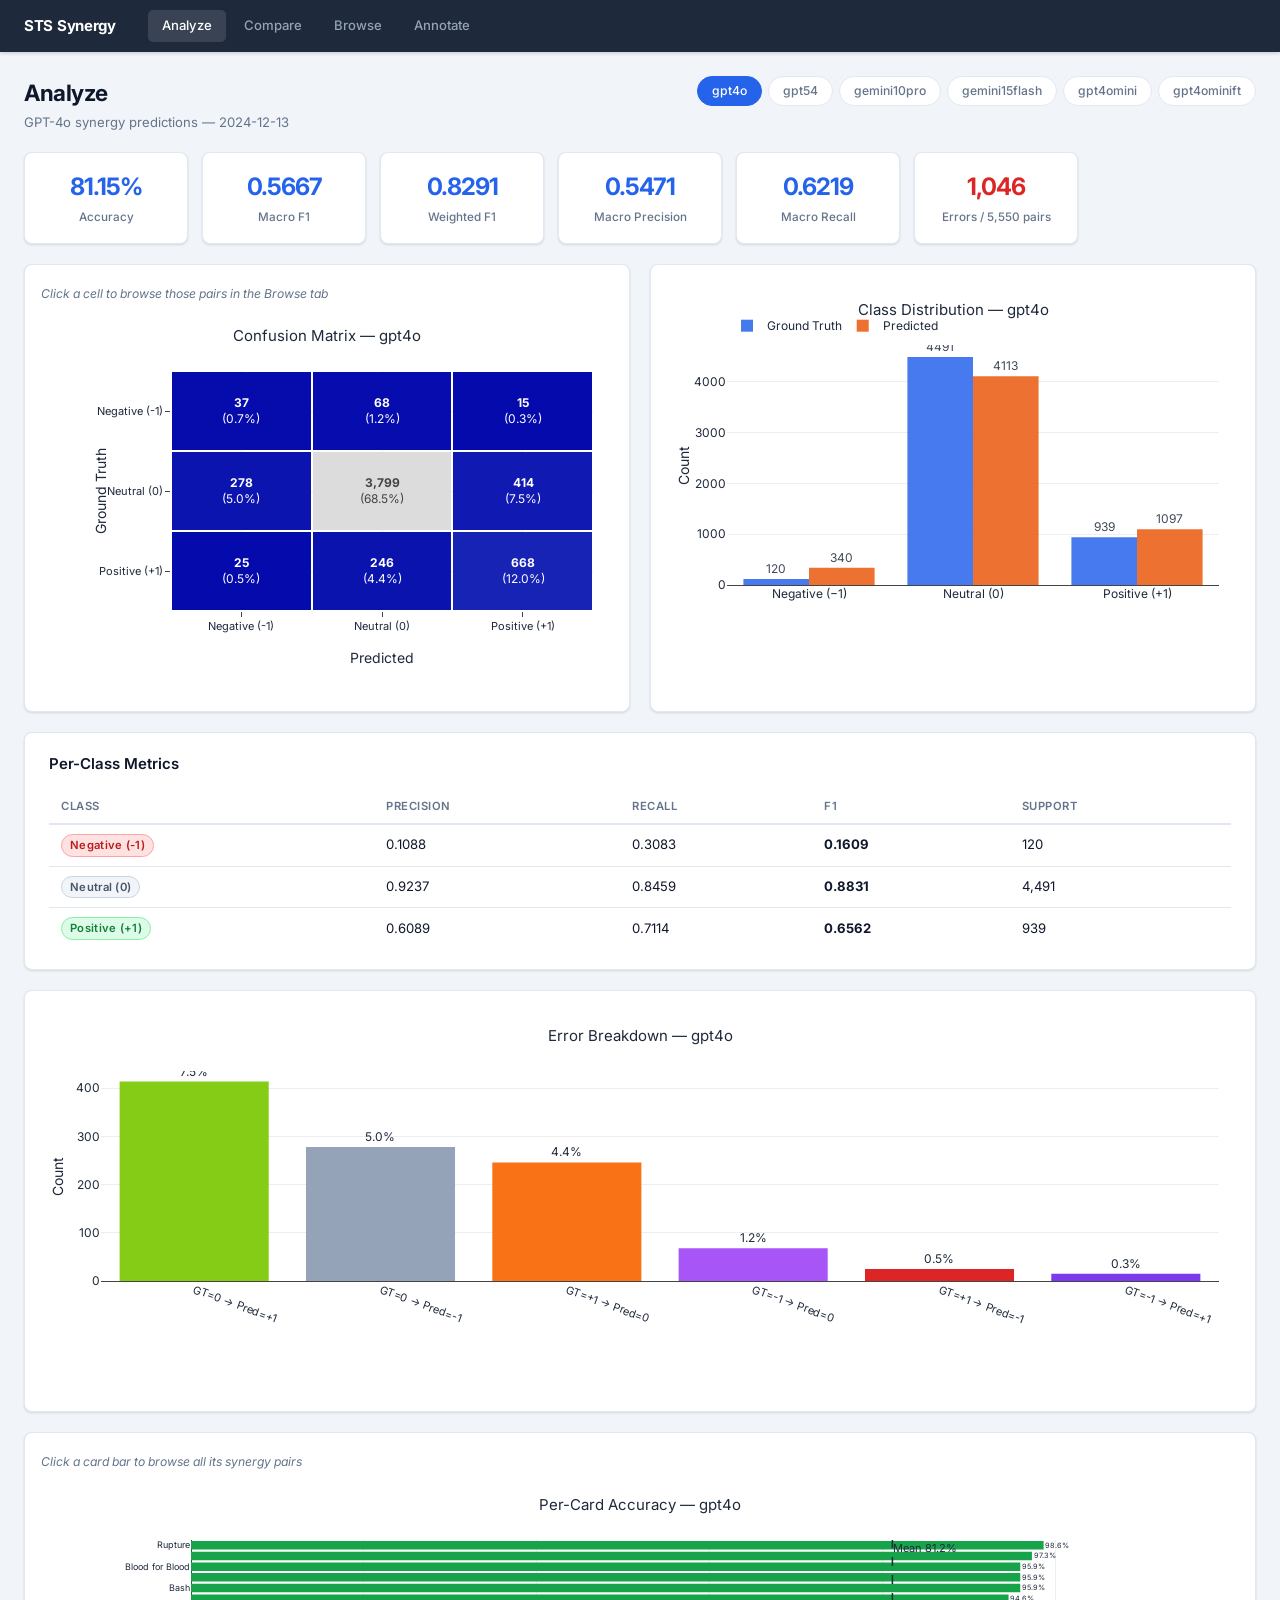
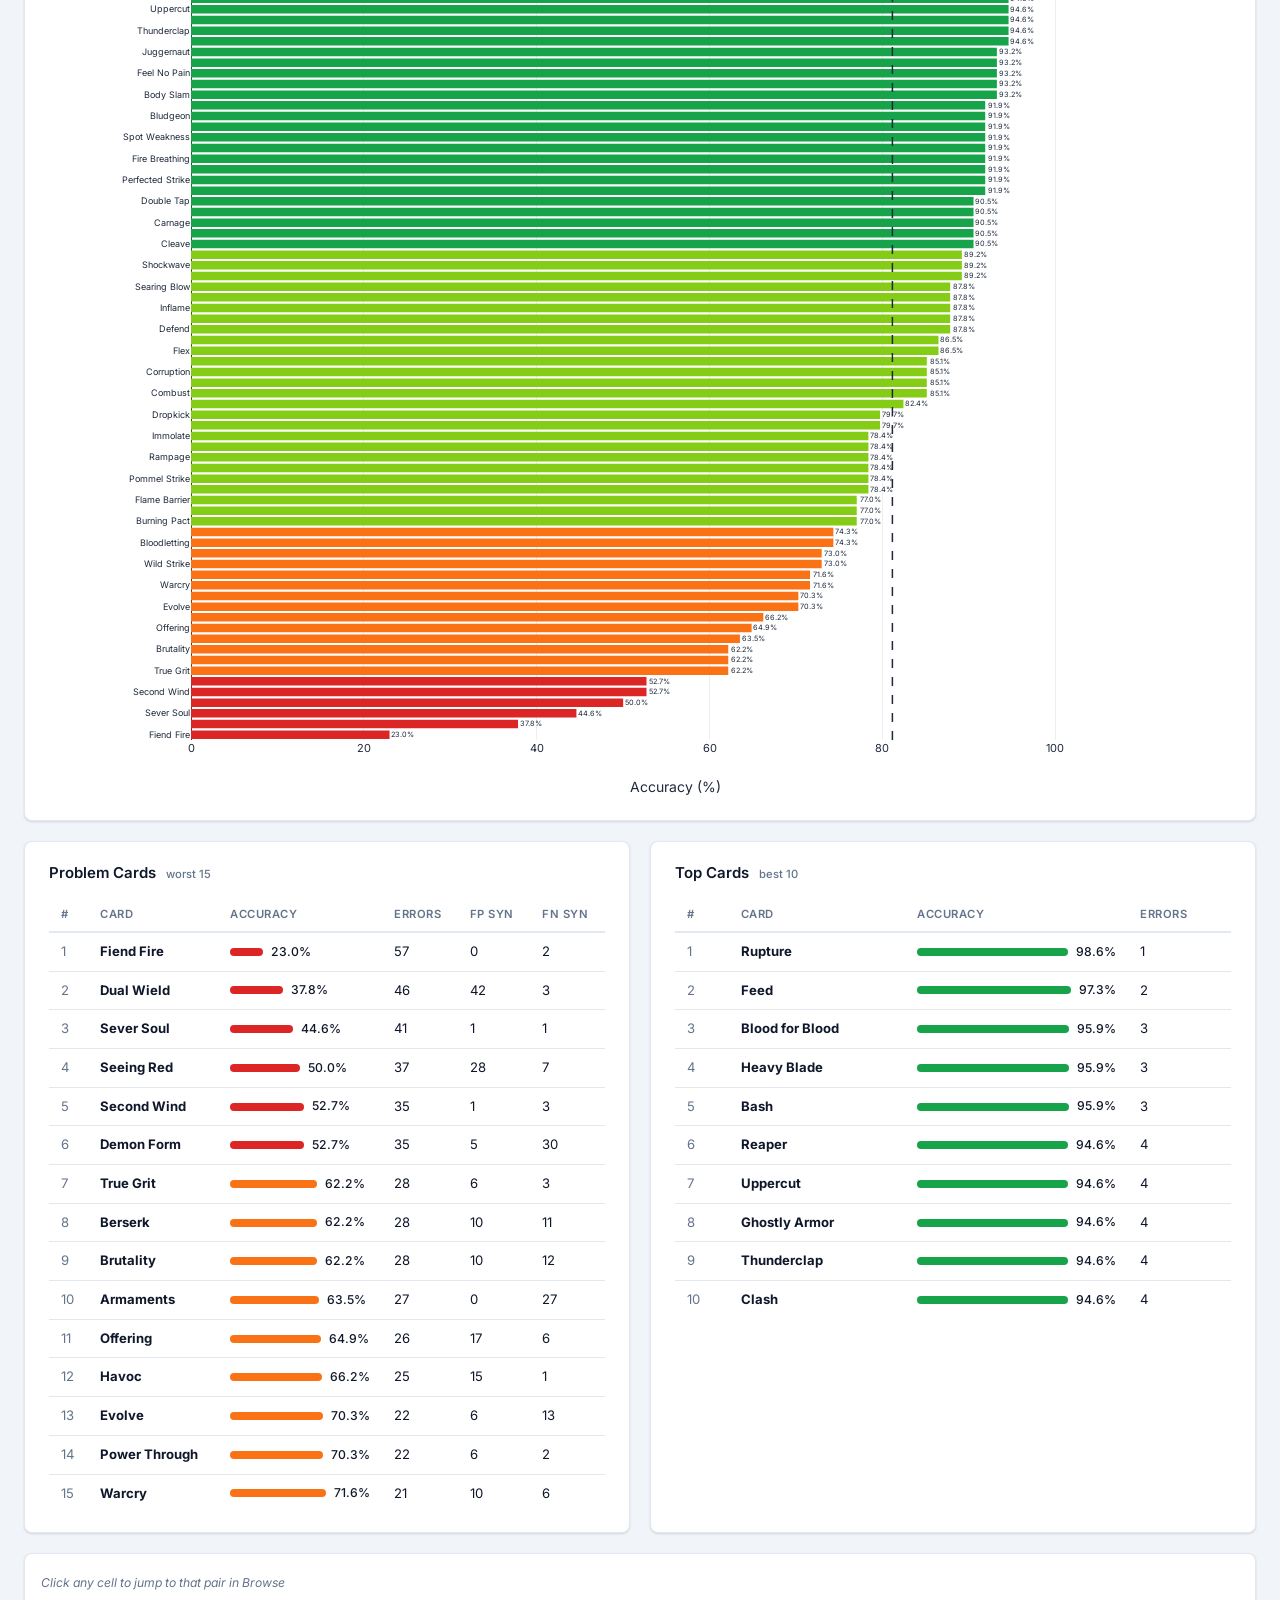
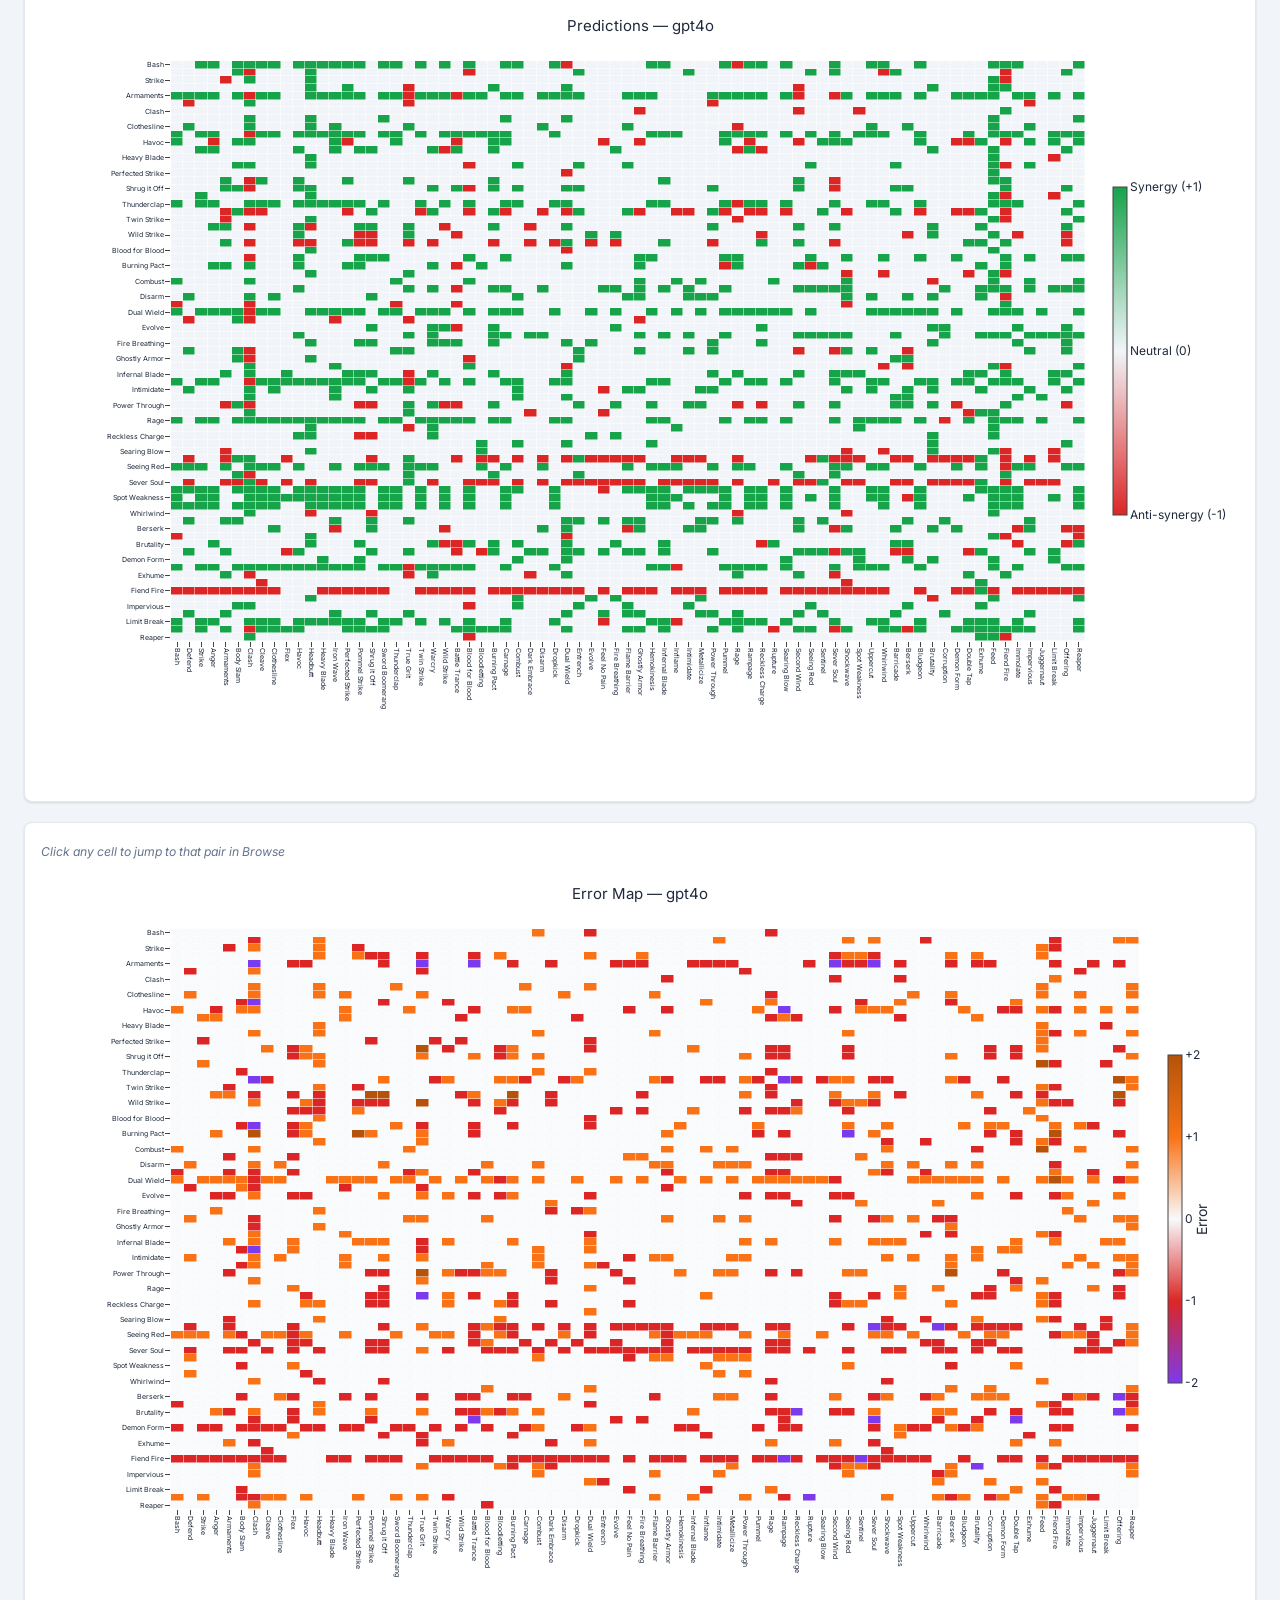
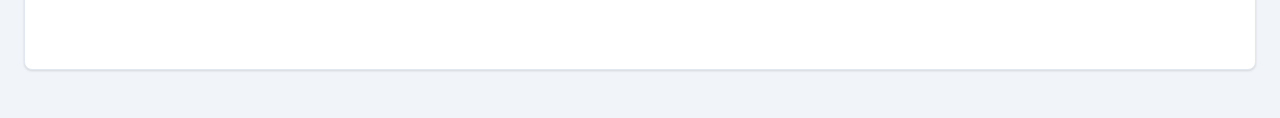
==== docs/analyze.html @ 419ccb71 "feat: Implement static comparison page with metrics and charts - Added a new JavaScript file `compar" ====
<!DOCTYPE html>
<html lang="en">
<head>
  <meta charset="UTF-8">
  <meta name="viewport" content="width=device-width, initial-scale=1.0">
  <title>STS Synergy · Analyze</title>
  <link rel="preconnect" href="https://fonts.googleapis.com">
  <link href="https://fonts.googleapis.com/css2?family=Inter:wght@400;500;600;700&display=swap" rel="stylesheet">
  <link rel="stylesheet" href="static/css/style.css">
  <script src="https://cdn.plot.ly/plotly-2.35.0.min.js" charset="utf-8"></script>
</head>
<body>

<nav class="navbar">
  <a class="nav-brand" href="analyze.html">STS Synergy</a>
  <div class="nav-links">
    <a href="analyze.html"  class="nav-link active">Analyze</a>
    <a href="compare.html"  class="nav-link">Compare</a>
    <a href="browse.html"   class="nav-link">Browse</a>
    <a href="annotate.html" class="nav-link">Annotate</a>
  </div>
</nav>

<div class="page-wrap">

  <!-- Dataset selector tabs -->
  <div class="page-header">
    <div class="page-title-row">
      <h1 class="page-title">Analyze</h1>
      <span class="page-sub" id="ds-sub"></span>
    </div>
    <div class="dataset-tabs" id="ds-tabs"></div>
  </div>

  <!-- Metric cards -->
  <div class="metric-row" id="metric-row">
    <div class="metric-card">
      <div class="metric-value" id="m-accuracy">—</div>
      <div class="metric-label">Accuracy</div>
    </div>
    <div class="metric-card">
      <div class="metric-value" id="m-macro-f1">—</div>
      <div class="metric-label">Macro F1</div>
    </div>
    <div class="metric-card">
      <div class="metric-value" id="m-weighted-f1">—</div>
      <div class="metric-label">Weighted F1</div>
    </div>
    <div class="metric-card">
      <div class="metric-value" id="m-macro-prec">—</div>
      <div class="metric-label">Macro Precision</div>
    </div>
    <div class="metric-card">
      <div class="metric-value" id="m-macro-rec">—</div>
      <div class="metric-label">Macro Recall</div>
    </div>
    <div class="metric-card">
      <div class="metric-value accent-red" id="m-errors">—</div>
      <div class="metric-label" id="m-errors-label">Errors</div>
    </div>
  </div>

  <!-- Confusion matrix + class distribution -->
  <div class="chart-grid-2">
    <div class="card chart-card">
      <p class="chart-hint">Click a cell to browse those pairs in the Browse tab</p>
      <div id="chart-confusion"></div>
    </div>
    <div class="card chart-card">
      <div id="chart-class-dist"></div>
    </div>
  </div>

  <!-- Per-class metrics table -->
  <div class="card section-card">
    <h2 class="section-title">Per-Class Metrics</h2>
    <table class="data-table" id="per-class-table">
      <thead>
        <tr>
          <th>Class</th><th>Precision</th><th>Recall</th><th>F1</th><th>Support</th>
        </tr>
      </thead>
      <tbody id="per-class-tbody"></tbody>
    </table>
  </div>

  <!-- Error breakdown -->
  <div class="card chart-card">
    <div id="chart-error-breakdown"></div>
  </div>

  <!-- Per-card accuracy chart -->
  <div class="card chart-card">
    <p class="chart-hint">Click a card bar to browse all its synergy pairs</p>
    <div id="chart-per-card"></div>
  </div>

  <!-- Problem/top cards summary -->
  <div class="chart-grid-2">
    <div class="card section-card">
      <h2 class="section-title">Problem Cards <span class="badge-count">worst 15</span></h2>
      <table class="data-table">
        <thead>
          <tr><th>#</th><th>Card</th><th>Accuracy</th><th>Errors</th><th>FP syn</th><th>FN syn</th></tr>
        </thead>
        <tbody id="worst-cards-tbody"></tbody>
      </table>
    </div>
    <div class="card section-card">
      <h2 class="section-title">Top Cards <span class="badge-count">best 10</span></h2>
      <table class="data-table">
        <thead>
          <tr><th>#</th><th>Card</th><th>Accuracy</th><th>Errors</th></tr>
        </thead>
        <tbody id="best-cards-tbody"></tbody>
      </table>
    </div>
  </div>

  <!-- Prediction heatmap -->
  <div class="card chart-card">
    <p class="chart-hint">Click any cell to jump to that pair in Browse</p>
    <div id="chart-pred-heatmap"></div>
  </div>

  <!-- Error heatmap -->
  <div class="card chart-card">
    <p class="chart-hint">Click any cell to jump to that pair in Browse</p>
    <div id="chart-error-heatmap"></div>
  </div>

</div>

<div id="toast" class="toast" role="alert"></div>

<script src="static/js/app.js"></script>
<script src="static/js/charts.js"></script>
<script src="static/js/analyze-app.js"></script>
</body>
</html>
---- docs/static/css/style.css ----
/* ── Variables ─────────────────────────────────────────────── */
:root {
  --primary:      #2563eb;
  --primary-dark: #1d4ed8;
  --primary-bg:   #eff6ff;
  --bg:           #f1f5f9;
  --surface:      #ffffff;
  --border:       #e2e8f0;
  --border-dark:  #cbd5e1;
  --text:         #0f172a;
  --text-muted:   #64748b;
  --text-sm:      0.8125rem;
  --green:        #16a34a;
  --green-bg:     #f0fdf4;
  --red:          #dc2626;
  --red-bg:       #fef2f2;
  --orange:       #ea580c;
  --nav-h:        52px;
  --radius:       8px;
  --radius-sm:    5px;
  --shadow:       0 1px 3px rgba(0,0,0,.08), 0 1px 2px rgba(0,0,0,.05);
  --shadow-md:    0 4px 12px rgba(0,0,0,.08);
}

/* ── Reset / Base ──────────────────────────────────────────── */
*, *::before, *::after { box-sizing: border-box; margin: 0; padding: 0; }

html { font-size: 15px; }

body {
  font-family: "Inter", -apple-system, BlinkMacSystemFont, "Segoe UI", sans-serif;
  background: var(--bg);
  color: var(--text);
  line-height: 1.5;
  -webkit-font-smoothing: antialiased;
}

a { color: var(--primary); text-decoration: none; }
a:hover { text-decoration: underline; }

/* ── Navbar ────────────────────────────────────────────────── */
.navbar {
  position: sticky; top: 0; z-index: 100;
  display: flex; align-items: center; gap: 32px;
  height: var(--nav-h);
  background: #1e293b;
  padding: 0 24px;
  box-shadow: 0 1px 4px rgba(0,0,0,.2);
}

.nav-brand {
  font-weight: 700; font-size: 1rem;
  color: white; letter-spacing: -0.3px;
  white-space: nowrap;
}

.nav-links { display: flex; gap: 4px; }

.nav-link {
  padding: 6px 14px; border-radius: var(--radius-sm);
  color: #94a3b8; font-size: .875rem; font-weight: 500;
  transition: background .15s, color .15s;
}
.nav-link:hover { background: rgba(255,255,255,.08); color: white; text-decoration: none; }
.nav-link.active { background: rgba(255,255,255,.12); color: white; }

/* ── Page layout ───────────────────────────────────────────── */
.page-wrap {
  max-width: 1400px;
  margin: 0 auto;
  padding: 24px 24px 48px;
  display: flex; flex-direction: column; gap: 20px;
}

.page-header {
  display: flex; align-items: flex-start; justify-content: space-between;
  flex-wrap: wrap; gap: 12px;
}
.page-title-row { display: flex; flex-direction: column; gap: 3px; }
.page-title { font-size: 1.5rem; font-weight: 700; letter-spacing: -0.5px; }
.page-sub { font-size: .875rem; color: var(--text-muted); }

/* Dataset tabs */
.dataset-tabs { display: flex; gap: 6px; flex-wrap: wrap; }
.ds-tab {
  padding: 5px 14px; border-radius: 20px;
  font-size: .8125rem; font-weight: 500;
  background: var(--surface); border: 1px solid var(--border);
  color: var(--text-muted); transition: all .15s;
}
.ds-tab:hover { border-color: var(--primary); color: var(--primary); text-decoration: none; }
.ds-tab.active { background: var(--primary); border-color: var(--primary); color: white; }

/* ── Cards ─────────────────────────────────────────────────── */
.card {
  background: var(--surface);
  border: 1px solid var(--border);
  border-radius: var(--radius);
  box-shadow: var(--shadow);
}

.section-card { padding: 20px 24px; }
.chart-card   { padding: 20px 16px; }
.filter-card  { padding: 16px 20px; }

.section-title {
  font-size: 1rem; font-weight: 600;
  margin-bottom: 14px; color: var(--text);
}

.chart-hint {
  font-size: .8125rem; color: var(--text-muted);
  margin-bottom: 8px; font-style: italic;
}

/* ── Metric cards ──────────────────────────────────────────── */
.metric-row {
  display: grid;
  grid-template-columns: repeat(auto-fill, minmax(150px, 1fr));
  gap: 14px;
}

.metric-card {
  background: var(--surface);
  border: 1px solid var(--border);
  border-radius: var(--radius);
  padding: 16px 18px;
  text-align: center;
  box-shadow: var(--shadow);
}
.metric-value { font-size: 1.6rem; font-weight: 700; letter-spacing: -1px; color: var(--primary); }
.metric-value.accent-red   { color: var(--red); }
.metric-value.accent-green { color: var(--green); }
.metric-label { font-size: .78rem; color: var(--text-muted); margin-top: 4px; font-weight: 500; }

/* ── Chart grid ────────────────────────────────────────────── */
.chart-grid-2 {
  display: grid;
  grid-template-columns: 1fr 1fr;
  gap: 20px;
}
@media (max-width: 900px) { .chart-grid-2 { grid-template-columns: 1fr; } }

/* ── Badges ────────────────────────────────────────────────── */
.badge {
  display: inline-flex; align-items: center; justify-content: center;
  padding: 2px 8px; border-radius: 12px;
  font-size: .75rem; font-weight: 600; letter-spacing: .3px;
  white-space: nowrap;
}
.badge-pos { background: #dcfce7; color: #15803d; border: 1px solid #86efac; }
.badge-neg { background: #fee2e2; color: #b91c1c; border: 1px solid #fca5a5; }
.badge-neu { background: #f1f5f9; color: #475569; border: 1px solid #cbd5e1; }
.badge-lg  { padding: 4px 14px; font-size: .875rem; border-radius: 16px; }
.badge-count { font-size: .75rem; font-weight: 500; color: var(--text-muted); margin-left: 6px; }

/* ── Tables ────────────────────────────────────────────────── */
.table-scroll { overflow-x: auto; }

.data-table {
  width: 100%; border-collapse: collapse;
  font-size: .875rem;
}
.data-table th {
  padding: 8px 12px; text-align: left;
  font-size: .75rem; font-weight: 600;
  color: var(--text-muted); text-transform: uppercase; letter-spacing: .5px;
  border-bottom: 2px solid var(--border);
  white-space: nowrap;
}
.data-table td {
  padding: 9px 12px;
  border-bottom: 1px solid var(--border);
  vertical-align: middle;
}
.data-table tbody tr:last-child td { border-bottom: none; }
.data-table tbody tr:hover { background: #f8fafc; }

.clickable-row { cursor: pointer; }
.clickable-row:hover { background: var(--primary-bg) !important; }

/* Sortable column headers */
.sortable a { color: var(--text-muted); }
.sortable.sorted-asc  a::after { content: " ↑"; color: var(--primary); }
.sortable.sorted-desc a::after { content: " ↓"; color: var(--primary); }

/* ── Accuracy bars ─────────────────────────────────────────── */
.acc-bar-wrap {
  display: flex; align-items: center; gap: 8px;
  min-width: 130px;
}
.acc-bar {
  height: 8px; border-radius: 4px;
  transition: width .3s;
}
.acc-bar-wrap span { font-size: .8125rem; font-weight: 500; white-space: nowrap; }

/* ── Status indicators ─────────────────────────────────────── */
.status-dot { font-size: 1rem; }
.status-dot.correct { color: var(--green); }
.status-dot.wrong   { color: var(--red); }
.ann-indicator { color: var(--primary); font-size: .7rem; }

/* ── Filter bar ────────────────────────────────────────────── */
.filter-form { display: flex; flex-direction: column; gap: 10px; }
.filter-row  { display: flex; flex-wrap: wrap; align-items: flex-end; gap: 12px; }

.filter-group { display: flex; flex-direction: column; gap: 4px; }
.filter-label { font-size: .75rem; font-weight: 600; color: var(--text-muted); text-transform: uppercase; letter-spacing: .4px; }
.filter-select, .filter-input {
  height: 34px; padding: 0 10px;
  border: 1px solid var(--border); border-radius: var(--radius-sm);
  font-size: .875rem; background: var(--surface);
  color: var(--text); outline: none;
  transition: border-color .15s;
}
.filter-select:focus, .filter-input:focus { border-color: var(--primary); }
.filter-input { min-width: 160px; }
.filter-input-sm { height: 30px; min-width: 140px; font-size: .8125rem; }

.filter-toggles { flex-direction: row; align-items: center; gap: 16px; padding-bottom: 2px; }
.toggle-label   { display: flex; align-items: center; gap: 6px; font-size: .875rem; cursor: pointer; white-space: nowrap; }
.toggle-label input { width: 14px; height: 14px; accent-color: var(--primary); }

.filter-actions { flex-direction: row; align-items: flex-end; gap: 8px; }

/* ── Buttons ───────────────────────────────────────────────── */
.btn {
  display: inline-flex; align-items: center; justify-content: center;
  padding: 8px 16px; border-radius: var(--radius-sm);
  font-size: .875rem; font-weight: 500;
  cursor: pointer; border: none; transition: all .15s;
  white-space: nowrap;
}
.btn-primary  { background: var(--primary); color: white; }
.btn-primary:hover  { background: var(--primary-dark); text-decoration: none; color: white; }
.btn-secondary { background: var(--bg); border: 1px solid var(--border); color: var(--text); }
.btn-secondary:hover { border-color: var(--primary); color: var(--primary); text-decoration: none; }
.btn-danger  { background: #fee2e2; border: 1px solid #fca5a5; color: var(--red); }
.btn-danger:hover { background: #fecaca; text-decoration: none; }
.btn-ghost   { background: transparent; color: var(--text-muted); }
.btn-ghost:hover { color: var(--text); text-decoration: none; }
.btn-sm  { padding: 5px 12px; font-size: .8125rem; }
.btn-xs  { padding: 2px 7px; font-size: .75rem; border-radius: 4px; background: none; border: none; cursor: pointer; color: var(--text-muted); }
.btn-xs:hover { color: var(--red); }

/* ── Compare form ──────────────────────────────────────────── */
.compare-form { display: flex; flex-direction: column; gap: 16px; }
.checkbox-group { display: flex; flex-direction: column; gap: 10px; }
.checkbox-label {
  display: flex; align-items: center; gap: 10px;
  padding: 10px 14px; border: 1px solid var(--border);
  border-radius: var(--radius-sm); cursor: pointer;
  transition: border-color .15s, background .15s;
}
.checkbox-label:hover { border-color: var(--primary); background: var(--primary-bg); }
.checkbox-label input[type=checkbox] { width: 15px; height: 15px; accent-color: var(--primary); }
.checkbox-text { display: flex; flex-direction: column; gap: 2px; }
.checkbox-text strong { font-size: .9rem; }
.checkbox-text small  { color: var(--text-muted); font-size: .8125rem; }

/* ── Browse table specifics ────────────────────────────────── */
.browse-table .pair-row { cursor: pointer; }
.browse-table .pair-row:hover { background: var(--primary-bg) !important; }
.browse-table .selected-row { background: #eff6ff !important; }

.table-toolbar {
  display: flex; align-items: center; justify-content: space-between;
  margin-bottom: 12px; flex-wrap: wrap; gap: 10px;
}
.table-count { font-size: .875rem; color: var(--text-muted); }
.per-page-select { display: flex; align-items: center; gap: 4px; font-size: .8125rem; color: var(--text-muted); }
.per-page-opt {
  padding: 2px 7px; border-radius: 4px; font-size: .8125rem;
  color: var(--text-muted);
}
.per-page-opt:hover { background: var(--bg); text-decoration: none; color: var(--text); }
.per-page-opt.active { background: var(--primary); color: white; }

.action-col { width: 36px; text-align: center; }
.note-cell  { max-width: 260px; white-space: nowrap; overflow: hidden; text-overflow: ellipsis; }

/* ── Detail panel ──────────────────────────────────────────── */
.detail-panel {
  border: 2px solid var(--primary);
  border-radius: var(--radius);
  background: var(--surface);
  padding: 20px 24px;
  scroll-margin-top: 70px;
}

.detail-header {
  display: flex; align-items: center; justify-content: space-between;
  margin-bottom: 16px;
}
.detail-pair-name { display: flex; align-items: center; gap: 10px; font-size: 1.1rem; }
.detail-card  { font-weight: 700; }
.detail-arrow { color: var(--text-muted); font-size: 1.2rem; }
.detail-close {
  width: 28px; height: 28px; border-radius: 50%;
  display: flex; align-items: center; justify-content: center;
  font-size: 1.1rem; color: var(--text-muted);
  background: var(--bg); text-decoration: none;
}
.detail-close:hover { background: #fee2e2; color: var(--red); }

.detail-body {
  display: grid; grid-template-columns: 1fr 1fr; gap: 24px;
}
@media (max-width: 700px) { .detail-body { grid-template-columns: 1fr; } }

.detail-values { display: flex; flex-direction: column; gap: 10px; }
.detail-value-row {
  display: flex; align-items: center; gap: 12px;
  padding: 8px 12px; border-radius: var(--radius-sm);
  border: 1px solid var(--border);
}
.detail-truth  { background: #f8fafc; }
.detail-correct { border-color: #86efac; background: var(--green-bg); }
.detail-wrong   { border-color: #fca5a5; background: var(--red-bg); }
.detail-ds-name { font-size: .875rem; font-weight: 600; min-width: 90px; }
.detail-verdict { font-size: .8125rem; font-weight: 500; margin-left: auto; }
.detail-verdict.correct { color: var(--green); }
.detail-verdict.wrong   { color: var(--red); }

/* ── Annotation form ───────────────────────────────────────── */
.annotation-form-wrap { display: flex; flex-direction: column; gap: 12px; }
.ann-form-title { font-size: .9rem; font-weight: 600; color: var(--text); }

.ann-form, .ann-add-form { display: flex; flex-direction: column; gap: 12px; }
.ann-field { display: flex; flex-direction: column; gap: 4px; }
.ann-label { font-size: .78rem; font-weight: 600; color: var(--text-muted); text-transform: uppercase; letter-spacing: .4px; }
.ann-textarea {
  padding: 8px 10px; border: 1px solid var(--border); border-radius: var(--radius-sm);
  font-size: .875rem; font-family: inherit; resize: vertical; min-height: 80px;
  color: var(--text); outline: none; transition: border-color .15s;
}
.ann-textarea:focus { border-color: var(--primary); }
.ann-input {
  height: 34px; padding: 0 10px;
  border: 1px solid var(--border); border-radius: var(--radius-sm);
  font-size: .875rem; color: var(--text); outline: none;
  transition: border-color .15s;
}
.ann-input:focus { border-color: var(--primary); }
.ann-actions { display: flex; gap: 8px; }

.ann-add-row { display: flex; align-items: flex-end; gap: 12px; flex-wrap: wrap; }
.ann-add-field { display: flex; flex-direction: column; gap: 4px; }
.ann-add-arrow { font-size: 1.2rem; color: var(--text-muted); padding-bottom: 6px; }

/* ── Annotation list ───────────────────────────────────────── */
.ann-list-header { display: flex; align-items: center; justify-content: space-between; margin-bottom: 14px; flex-wrap: wrap; gap: 10px; }
.ann-list-header .section-title { margin-bottom: 0; }
.ann-filter-form { display: flex; align-items: center; gap: 8px; flex-wrap: wrap; }

.ann-table td { vertical-align: middle; }
.pair-link { font-weight: 500; }
.pair-link:hover { text-decoration: underline; }

.tag-chip {
  display: inline-block; padding: 1px 7px;
  background: #eff6ff; color: var(--primary);
  border: 1px solid #bfdbfe; border-radius: 10px;
  font-size: .72rem; font-weight: 500; white-space: nowrap;
  margin: 1px;
}

.pair-preview {
  padding: 12px; border: 1px solid var(--border);
  border-radius: var(--radius-sm); margin-top: 4px;
}
.pair-preview.hidden { display: none; }

/* ── Pagination ────────────────────────────────────────────── */
.pagination {
  display: flex; align-items: center; gap: 4px;
  margin-top: 16px; flex-wrap: wrap;
}
.page-btn {
  padding: 5px 11px; border: 1px solid var(--border);
  border-radius: var(--radius-sm); font-size: .8125rem;
  color: var(--text-muted); background: var(--surface);
}
.page-btn:hover { border-color: var(--primary); color: var(--primary); text-decoration: none; }
.page-btn.active { background: var(--primary); border-color: var(--primary); color: white; }

/* ── Color utilities ───────────────────────────────────────── */
.text-green  { color: var(--green); }
.text-red    { color: var(--red); }
.text-muted  { color: var(--text-muted); }
.text-sm     { font-size: var(--text-sm); }
.empty-state { padding: 32px; text-align: center; color: var(--text-muted); font-size: .9rem; }

/* ── Toast ─────────────────────────────────────────────────── */
.toast {
  position: fixed; bottom: 24px; right: 24px; z-index: 1000;
  padding: 10px 18px; border-radius: var(--radius);
  font-size: .875rem; font-weight: 500;
  box-shadow: var(--shadow-md);
  opacity: 0; transform: translateY(8px);
  transition: opacity .2s, transform .2s;
  pointer-events: none;
}
.toast.show { opacity: 1; transform: translateY(0); pointer-events: auto; }
.toast.success { background: #f0fdf4; color: #15803d; border: 1px solid #86efac; }
.toast.error   { background: #fef2f2; color: #b91c1c; border: 1px solid #fca5a5; }

/* ── Correctness filter dropdown ───────────────────────────── */
.corr-wrap { position: relative; }

.corr-panel {
  display: none;
  position: absolute; top: calc(100% + 6px); left: 0; z-index: 200;
  background: white; border: 1px solid var(--border);
  border-radius: var(--radius); box-shadow: var(--shadow-md);
  padding: 10px; min-width: 220px;
}
.corr-panel.open { display: block; }

.corr-row {
  display: flex; align-items: center; gap: 8px;
  padding: 4px 0;
}
.corr-name {
  flex: 1; font-size: .8rem; font-weight: 500;
  color: var(--text-primary); white-space: nowrap;
  overflow: hidden; text-overflow: ellipsis;
}
.corr-state-btn {
  width: 28px; height: 28px; border-radius: 6px;
  border: 1.5px solid var(--border); background: var(--bg-secondary);
  cursor: pointer; font-size: .85rem; font-weight: 700;
  display: flex; align-items: center; justify-content: center;
  transition: all .15s; flex-shrink: 0;
}
.corr-state-btn.state-ok  { background: #f0fdf4; border-color: #86efac; color: #16a34a; }
.corr-state-btn.state-err { background: #fef2f2; border-color: #fca5a5; color: #dc2626; }
.corr-state-btn.state-any { color: var(--text-muted); }
.corr-state-btn:hover { border-color: var(--primary); }

.corr-footer {
  display: flex; gap: 6px; margin-top: 8px;
  padding-top: 8px; border-top: 1px solid var(--border);
}

/* ── Correctness column in browse table ────────────────────── */
.corr-col { white-space: nowrap; }
.corr-col-header { white-space: nowrap; }

.c-icon {
  display: inline-block; width: 16px; text-align: center;
  font-size: .75rem; font-weight: 700; cursor: default;
}
.c-icon.c-ok  { color: #16a34a; }
.c-icon.c-err { color: #dc2626; }
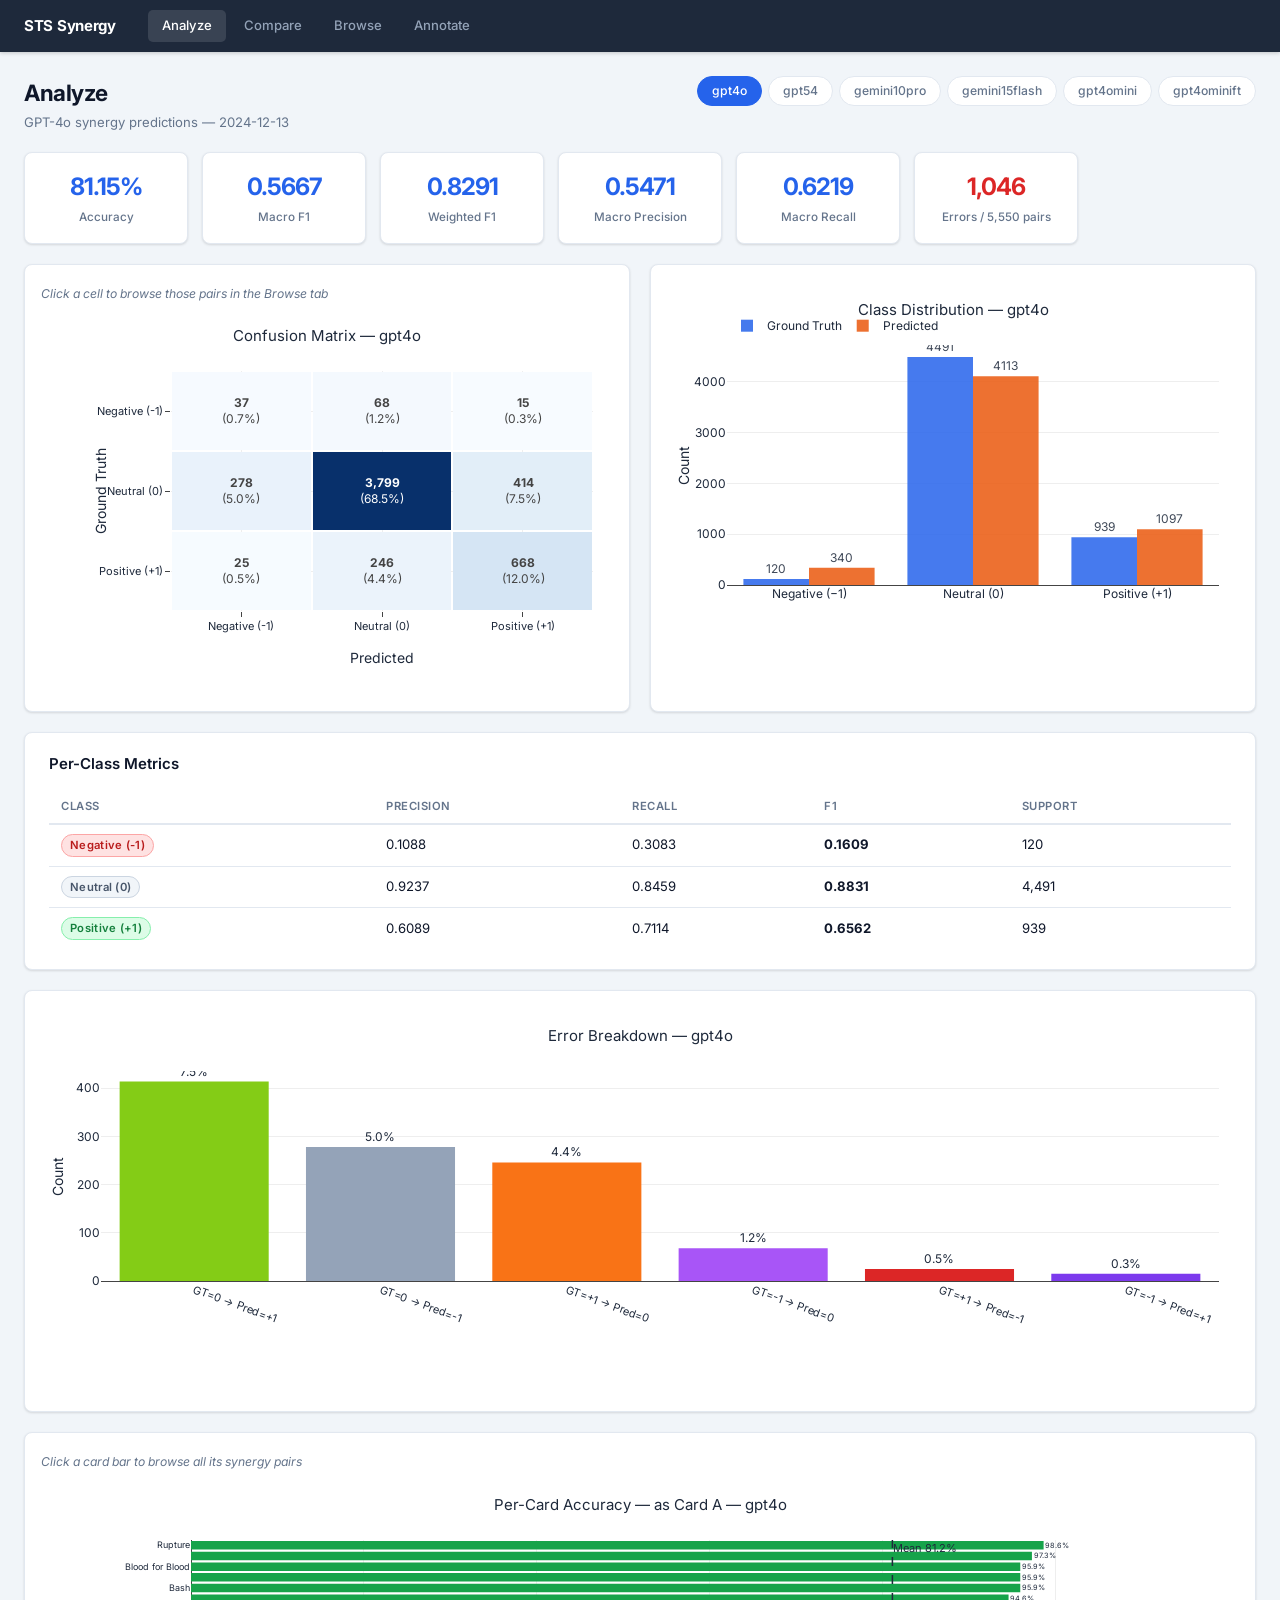
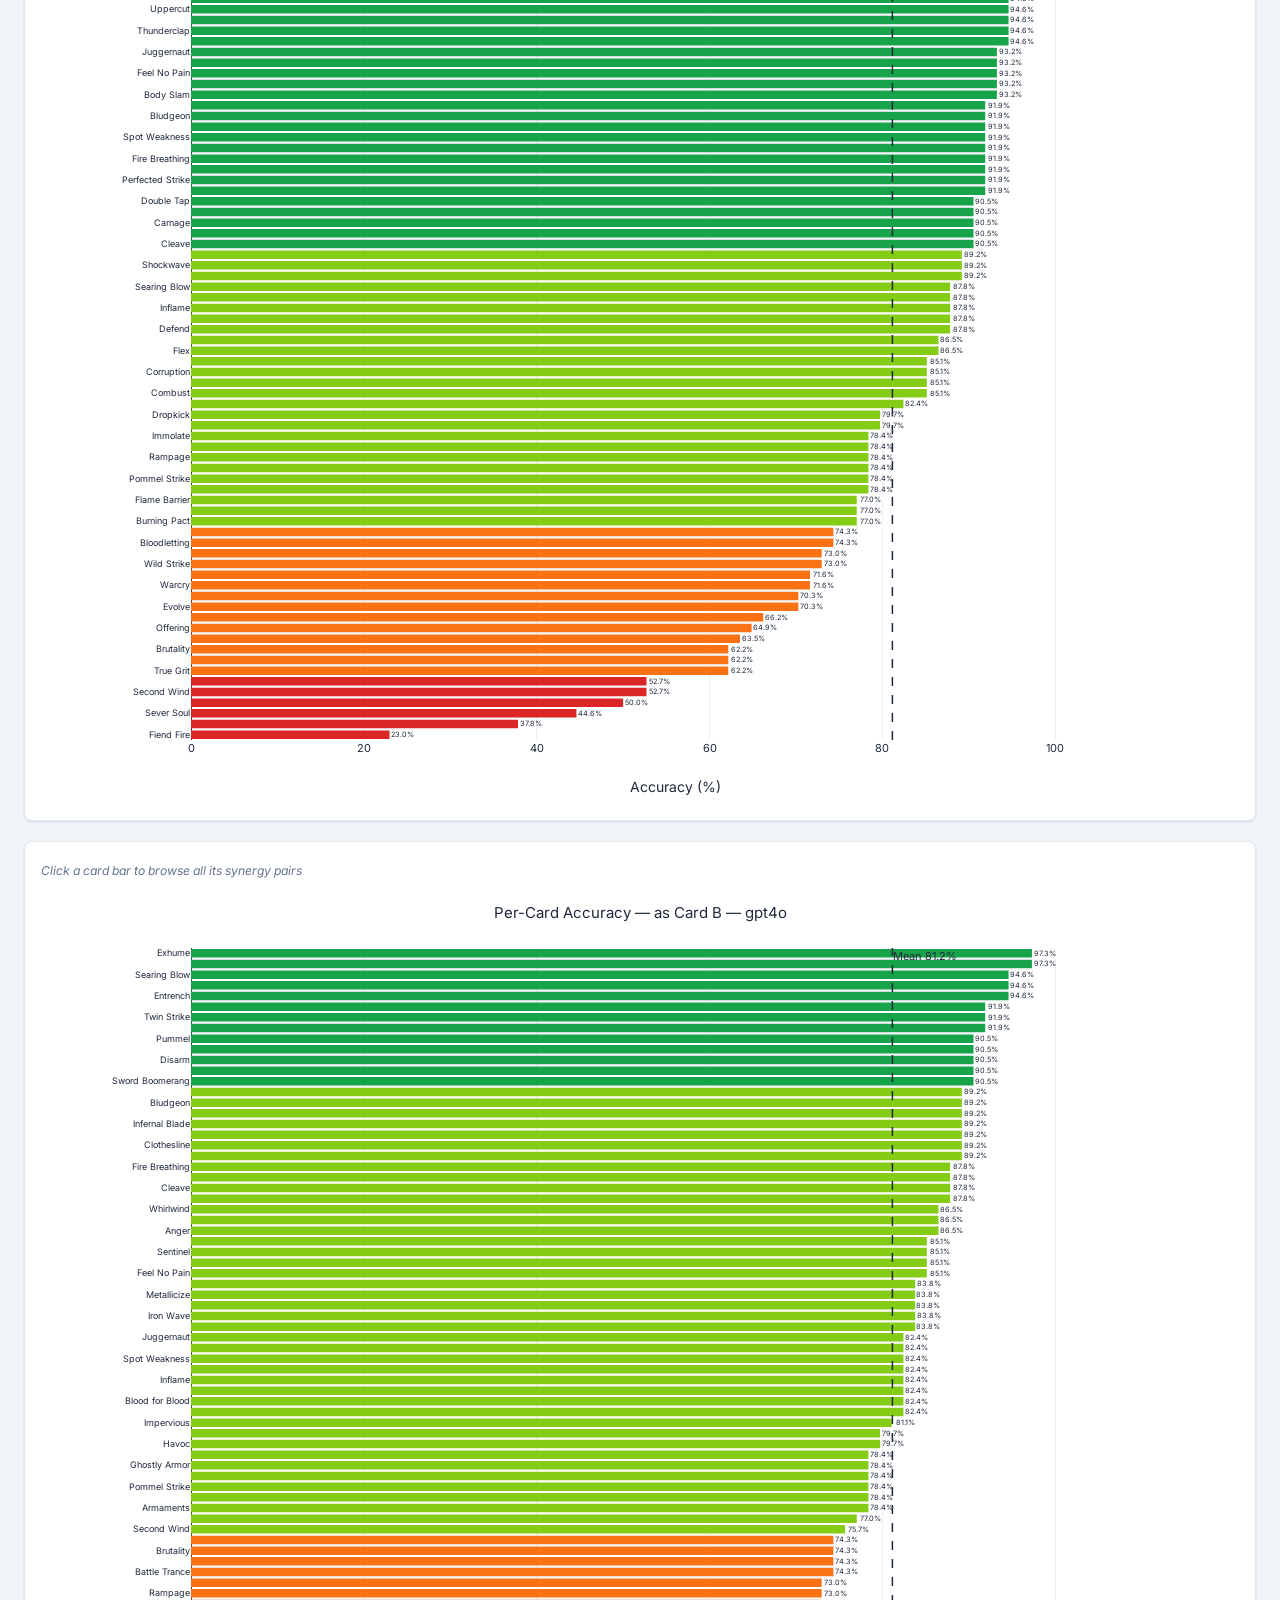
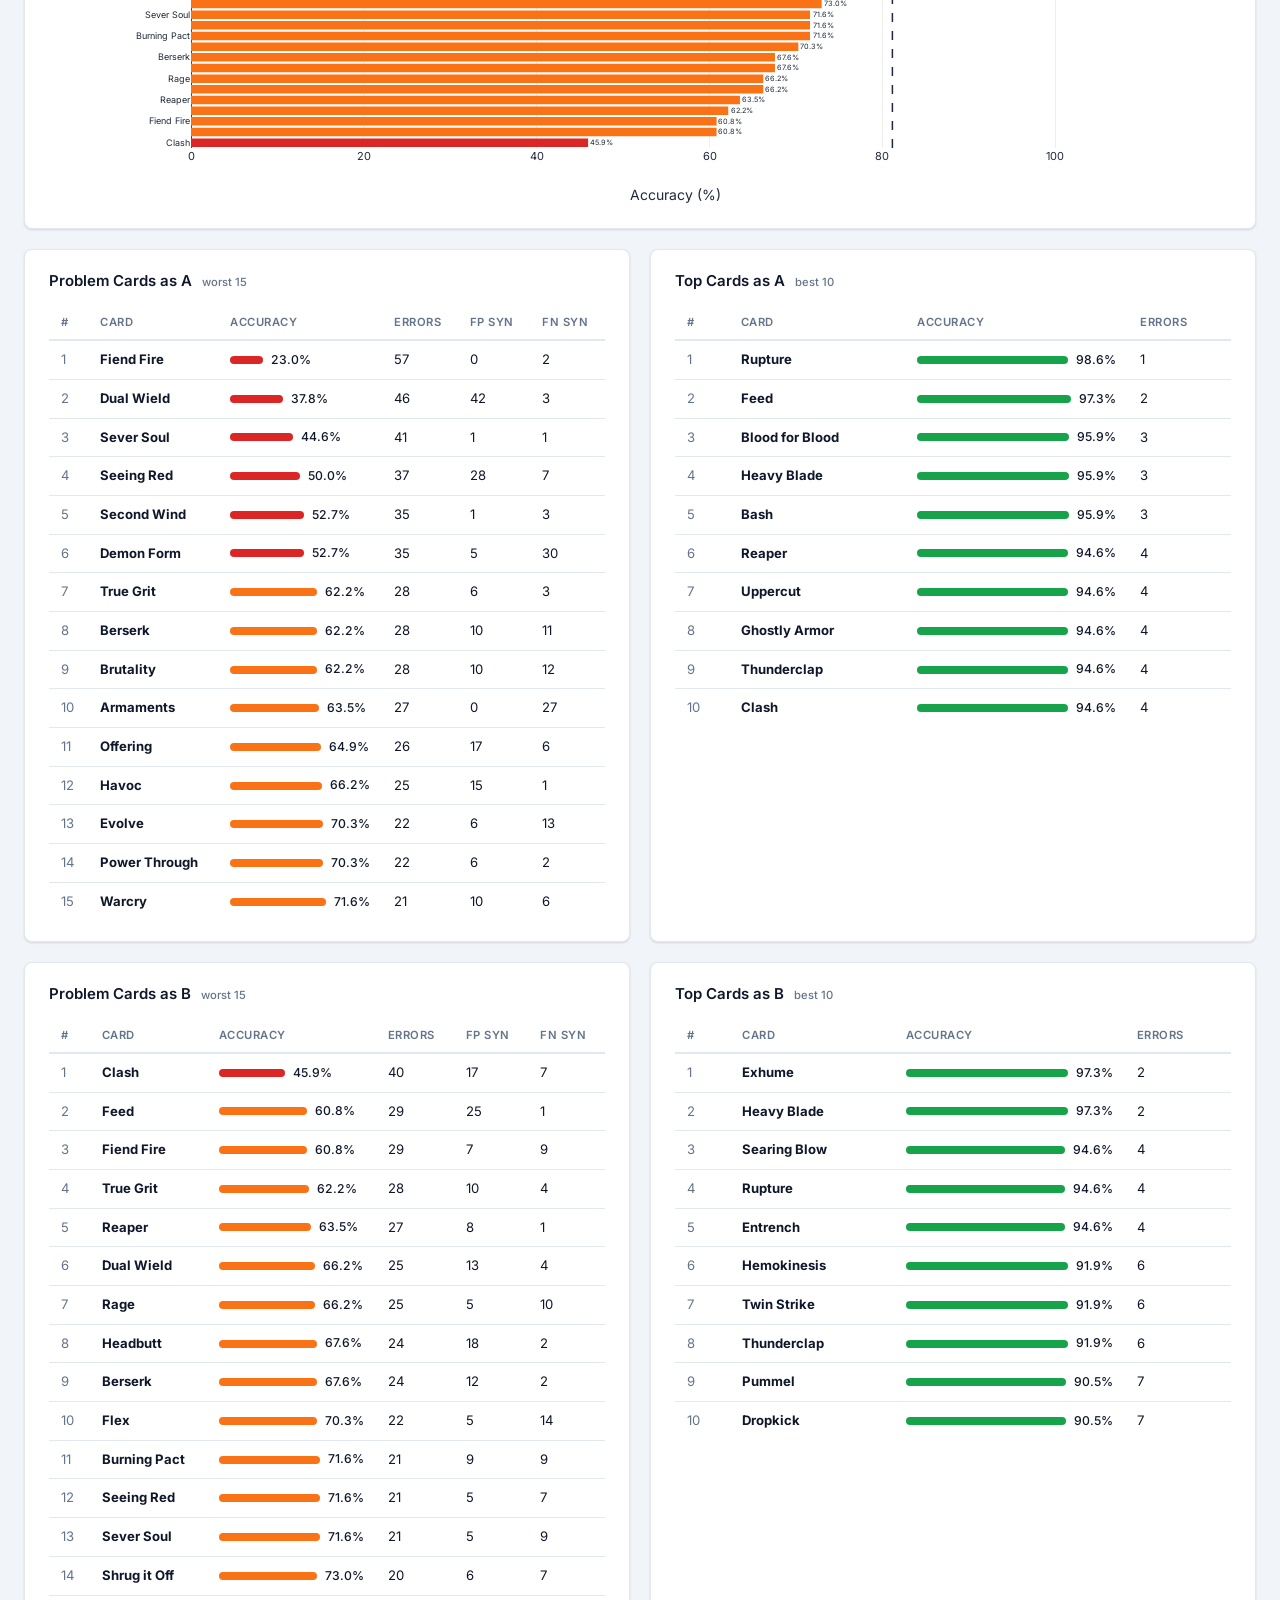
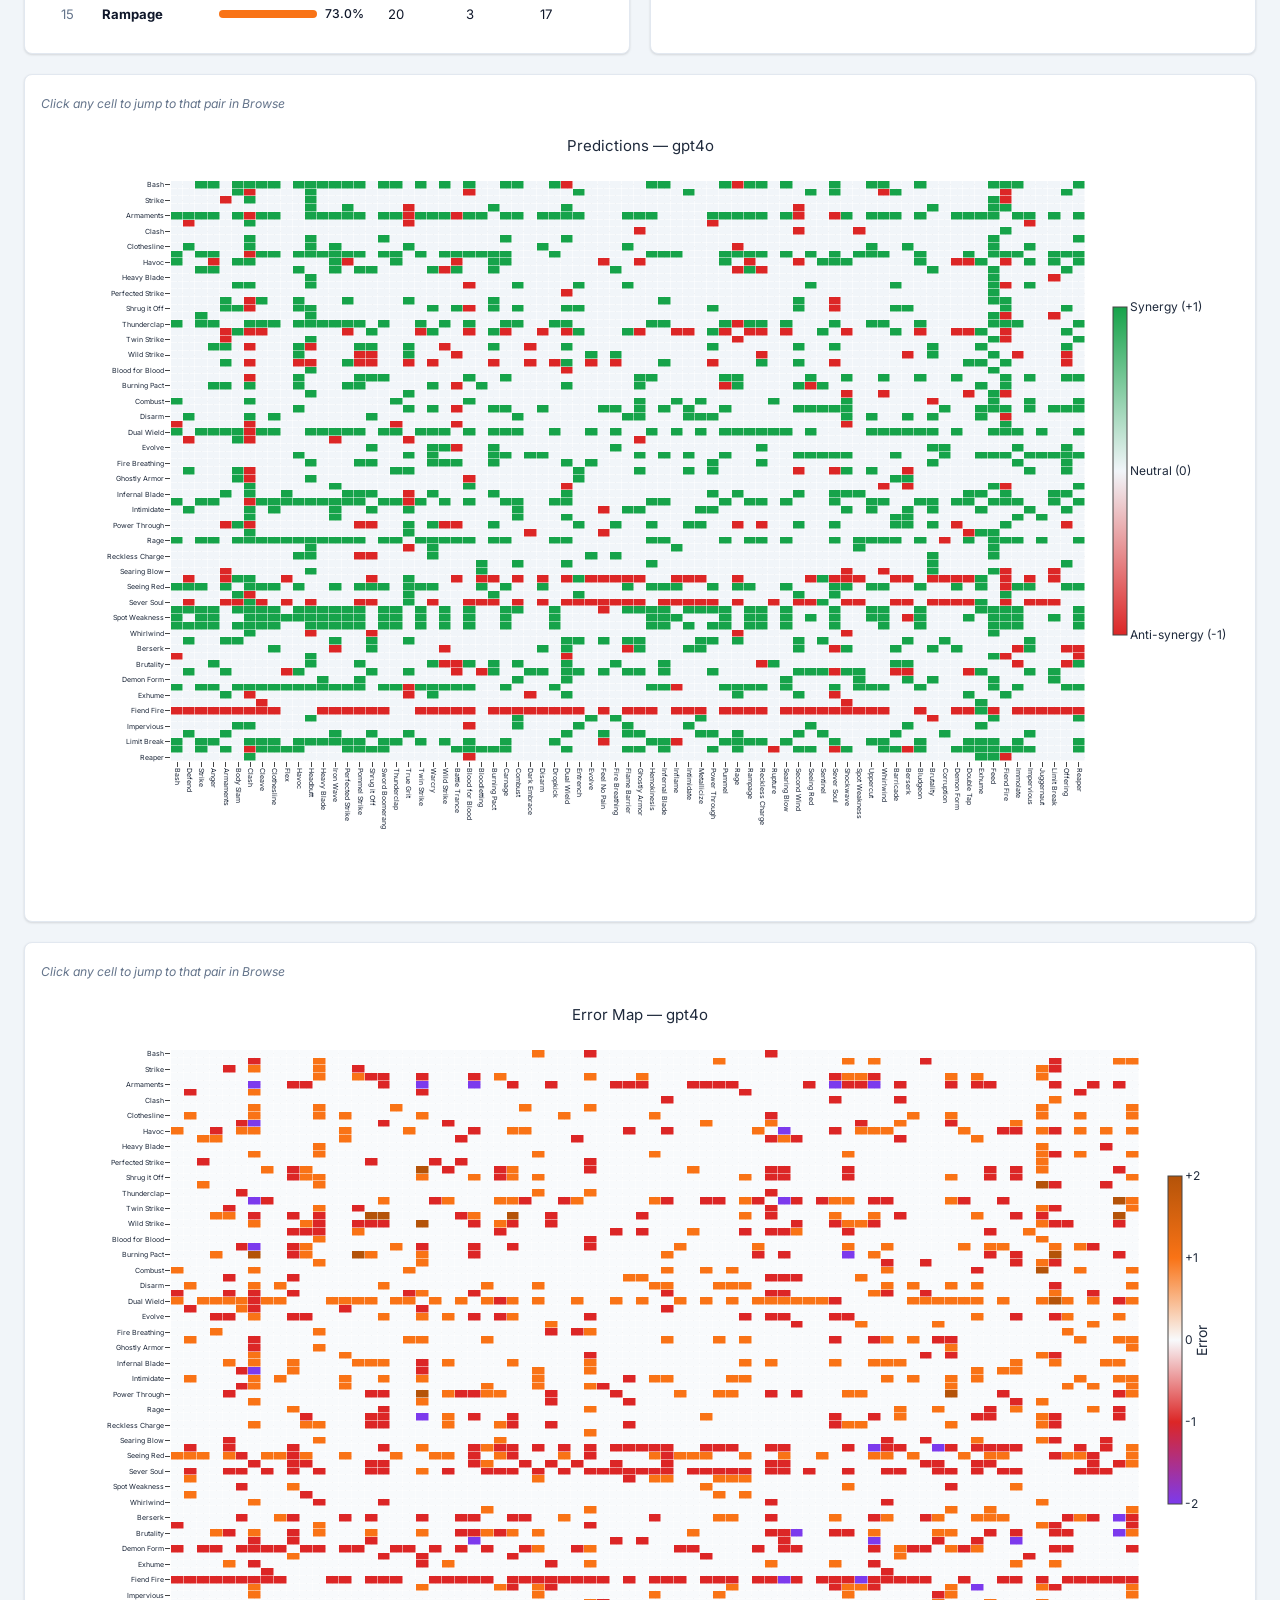
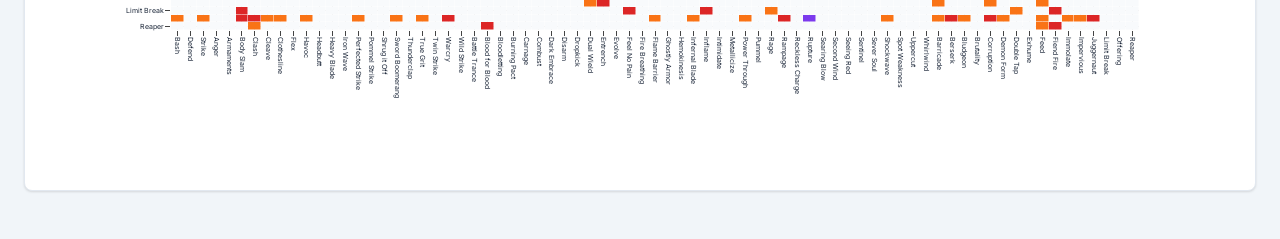
==== commit 51cf8003: "Enhance analysis and browsing features for card predictions - Updated confusion matrix color scale f" ====
--- a/docs/analyze.html
+++ b/docs/analyze.html
@@ -89,30 +89,56 @@
     <div id="chart-error-breakdown"></div>
   </div>
 
-  <!-- Per-card accuracy chart -->
+  <!-- Per-card accuracy charts (as Card A and as Card B) -->
   <div class="card chart-card">
     <p class="chart-hint">Click a card bar to browse all its synergy pairs</p>
-    <div id="chart-per-card"></div>
+    <div id="chart-per-card-a"></div>
+  </div>
+  <div class="card chart-card">
+    <p class="chart-hint">Click a card bar to browse all its synergy pairs</p>
+    <div id="chart-per-card-b"></div>
   </div>
 
-  <!-- Problem/top cards summary -->
+  <!-- Problem/top cards summary — as Card A -->
   <div class="chart-grid-2">
     <div class="card section-card">
-      <h2 class="section-title">Problem Cards <span class="badge-count">worst 15</span></h2>
+      <h2 class="section-title">Problem Cards as A <span class="badge-count">worst 15</span></h2>
       <table class="data-table">
         <thead>
           <tr><th>#</th><th>Card</th><th>Accuracy</th><th>Errors</th><th>FP syn</th><th>FN syn</th></tr>
         </thead>
-        <tbody id="worst-cards-tbody"></tbody>
+        <tbody id="worst-cards-a-tbody"></tbody>
       </table>
     </div>
     <div class="card section-card">
-      <h2 class="section-title">Top Cards <span class="badge-count">best 10</span></h2>
+      <h2 class="section-title">Top Cards as A <span class="badge-count">best 10</span></h2>
       <table class="data-table">
         <thead>
           <tr><th>#</th><th>Card</th><th>Accuracy</th><th>Errors</th></tr>
         </thead>
-        <tbody id="best-cards-tbody"></tbody>
+        <tbody id="best-cards-a-tbody"></tbody>
+      </table>
+    </div>
+  </div>
+
+  <!-- Problem/top cards summary — as Card B -->
+  <div class="chart-grid-2">
+    <div class="card section-card">
+      <h2 class="section-title">Problem Cards as B <span class="badge-count">worst 15</span></h2>
+      <table class="data-table">
+        <thead>
+          <tr><th>#</th><th>Card</th><th>Accuracy</th><th>Errors</th><th>FP syn</th><th>FN syn</th></tr>
+        </thead>
+        <tbody id="worst-cards-b-tbody"></tbody>
+      </table>
+    </div>
+    <div class="card section-card">
+      <h2 class="section-title">Top Cards as B <span class="badge-count">best 10</span></h2>
+      <table class="data-table">
+        <thead>
+          <tr><th>#</th><th>Card</th><th>Accuracy</th><th>Errors</th></tr>
+        </thead>
+        <tbody id="best-cards-b-tbody"></tbody>
       </table>
     </div>
   </div>
--- a/docs/static/css/style.css
+++ b/docs/static/css/style.css
@@ -449,8 +449,50 @@
 .corr-col-header { white-space: nowrap; }
 
 .c-icon {
-  display: inline-block; width: 16px; text-align: center;
-  font-size: .75rem; font-weight: 700; cursor: default;
-}
-.c-icon.c-ok  { color: #16a34a; }
-.c-icon.c-err { color: #dc2626; }
+  display: inline-block; width: 20px; text-align: center;
+  font-size: .72rem; font-weight: 700; cursor: default;
+}
+.c-icon.c-ok    { color: #16a34a; }
+.c-icon.c-err   { color: #dc2626; }
+.c-icon.c-under { color: #7c3aed; }
+.c-icon.c-over  { color: #ea580c; }
+
+/* ── New correctness states ────────────────────────────────── */
+.corr-state-btn.state-under { background: #f5f3ff; border-color: #c4b5fd; color: #7c3aed; }
+.corr-state-btn.state-over  { background: #fff7ed; border-color: #fed7aa; color: #ea580c; }
+
+/* ── Prediction filter — same structure as corr-filter ──────── */
+.pred-wrap { position: relative; }
+.pred-panel {
+  display: none;
+  position: absolute; top: calc(100% + 6px); left: 0; z-index: 200;
+  background: white; border: 1px solid var(--border);
+  border-radius: var(--radius); box-shadow: var(--shadow-md);
+  padding: 10px; min-width: 220px;
+}
+.pred-panel.open { display: block; }
+.pred-row {
+  display: flex; align-items: center; gap: 8px;
+  padding: 4px 0;
+}
+.pred-name {
+  flex: 1; font-size: .8rem; font-weight: 500;
+  color: var(--text-primary); white-space: nowrap;
+  overflow: hidden; text-overflow: ellipsis;
+}
+.pred-state-btn {
+  width: 28px; height: 28px; border-radius: 6px;
+  border: 1.5px solid var(--border); background: var(--bg-secondary);
+  cursor: pointer; font-size: .75rem; font-weight: 700;
+  display: flex; align-items: center; justify-content: center;
+  transition: all .15s; flex-shrink: 0;
+}
+.pred-state-btn.state-pos  { background: #f0fdf4; border-color: #86efac; color: #16a34a; }
+.pred-state-btn.state-neu  { background: #f8fafc; border-color: #94a3b8; color: #475569; }
+.pred-state-btn.state-neg  { background: #fef2f2; border-color: #fca5a5; color: #dc2626; }
+.pred-state-btn.state-any  { color: var(--text-muted); }
+.pred-state-btn:hover { border-color: var(--primary); }
+.pred-footer {
+  display: flex; gap: 6px; margin-top: 8px;
+  padding-top: 8px; border-top: 1px solid var(--border);
+}
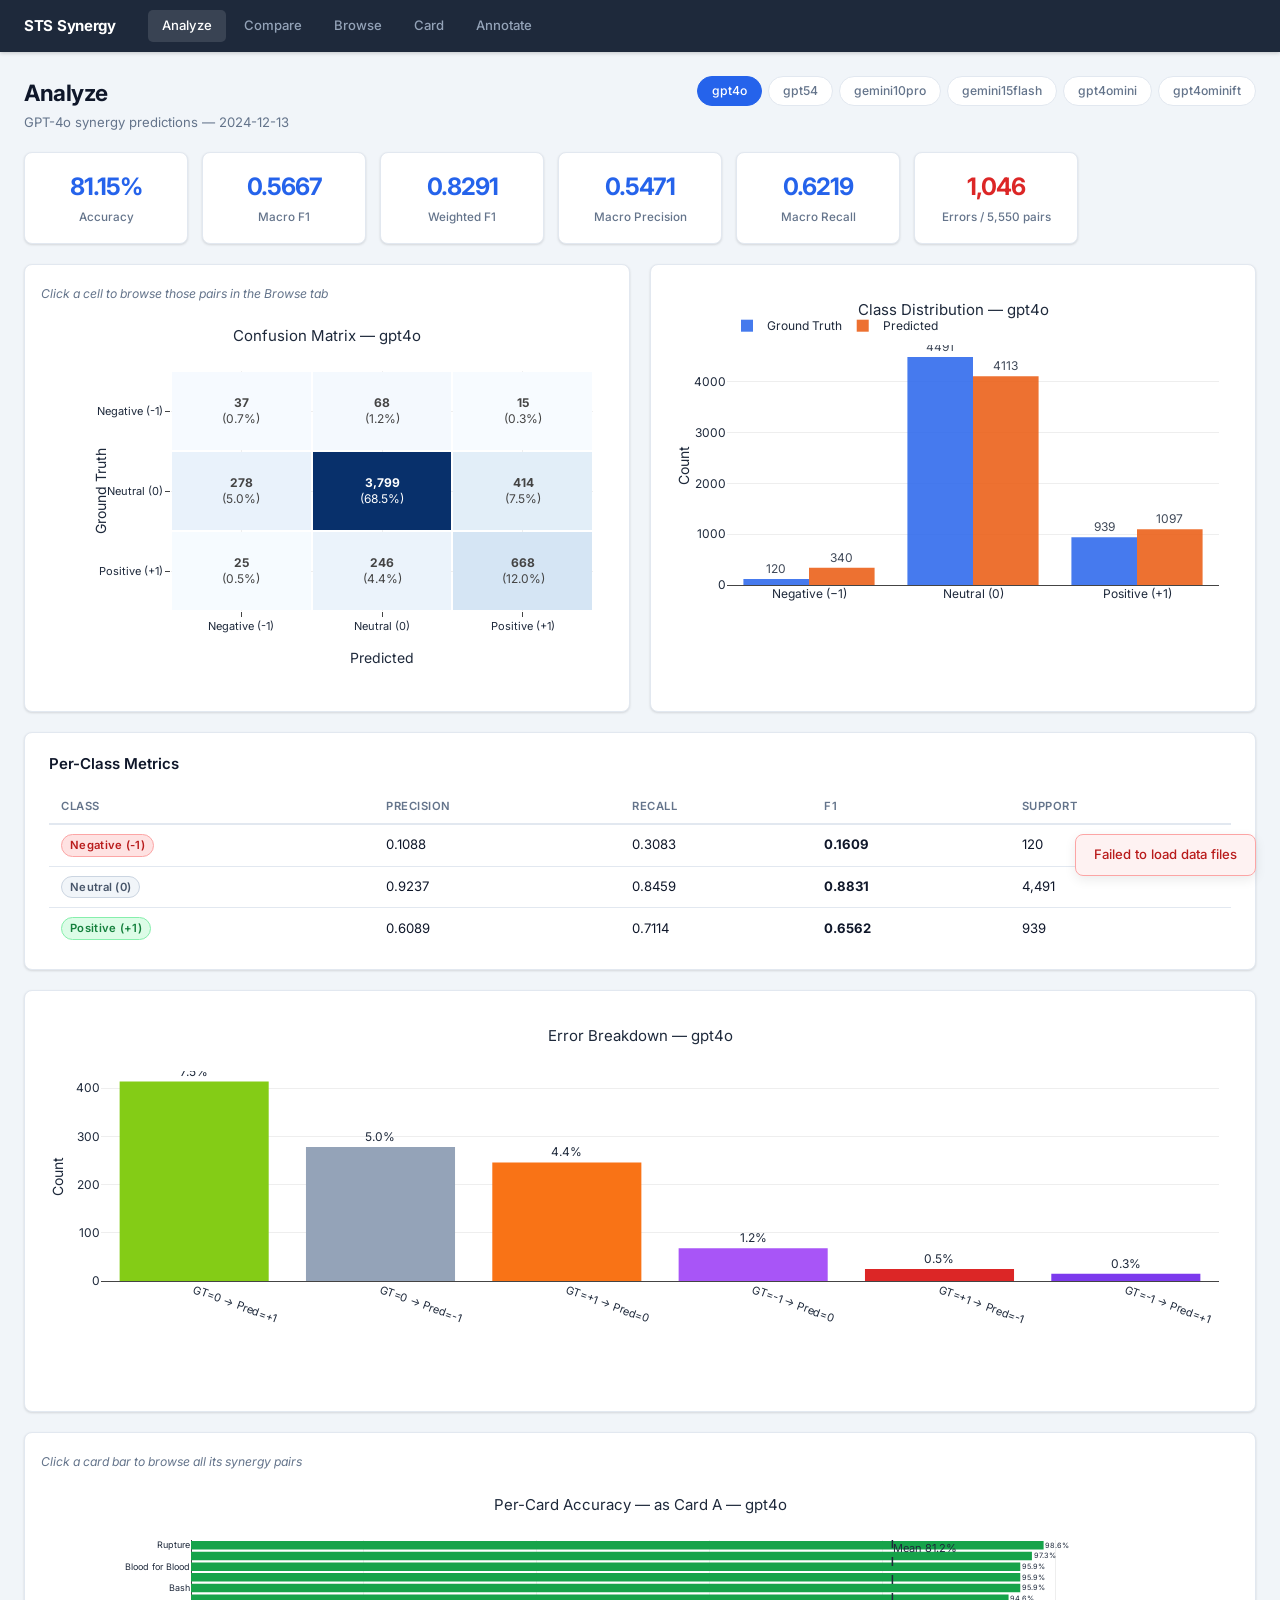
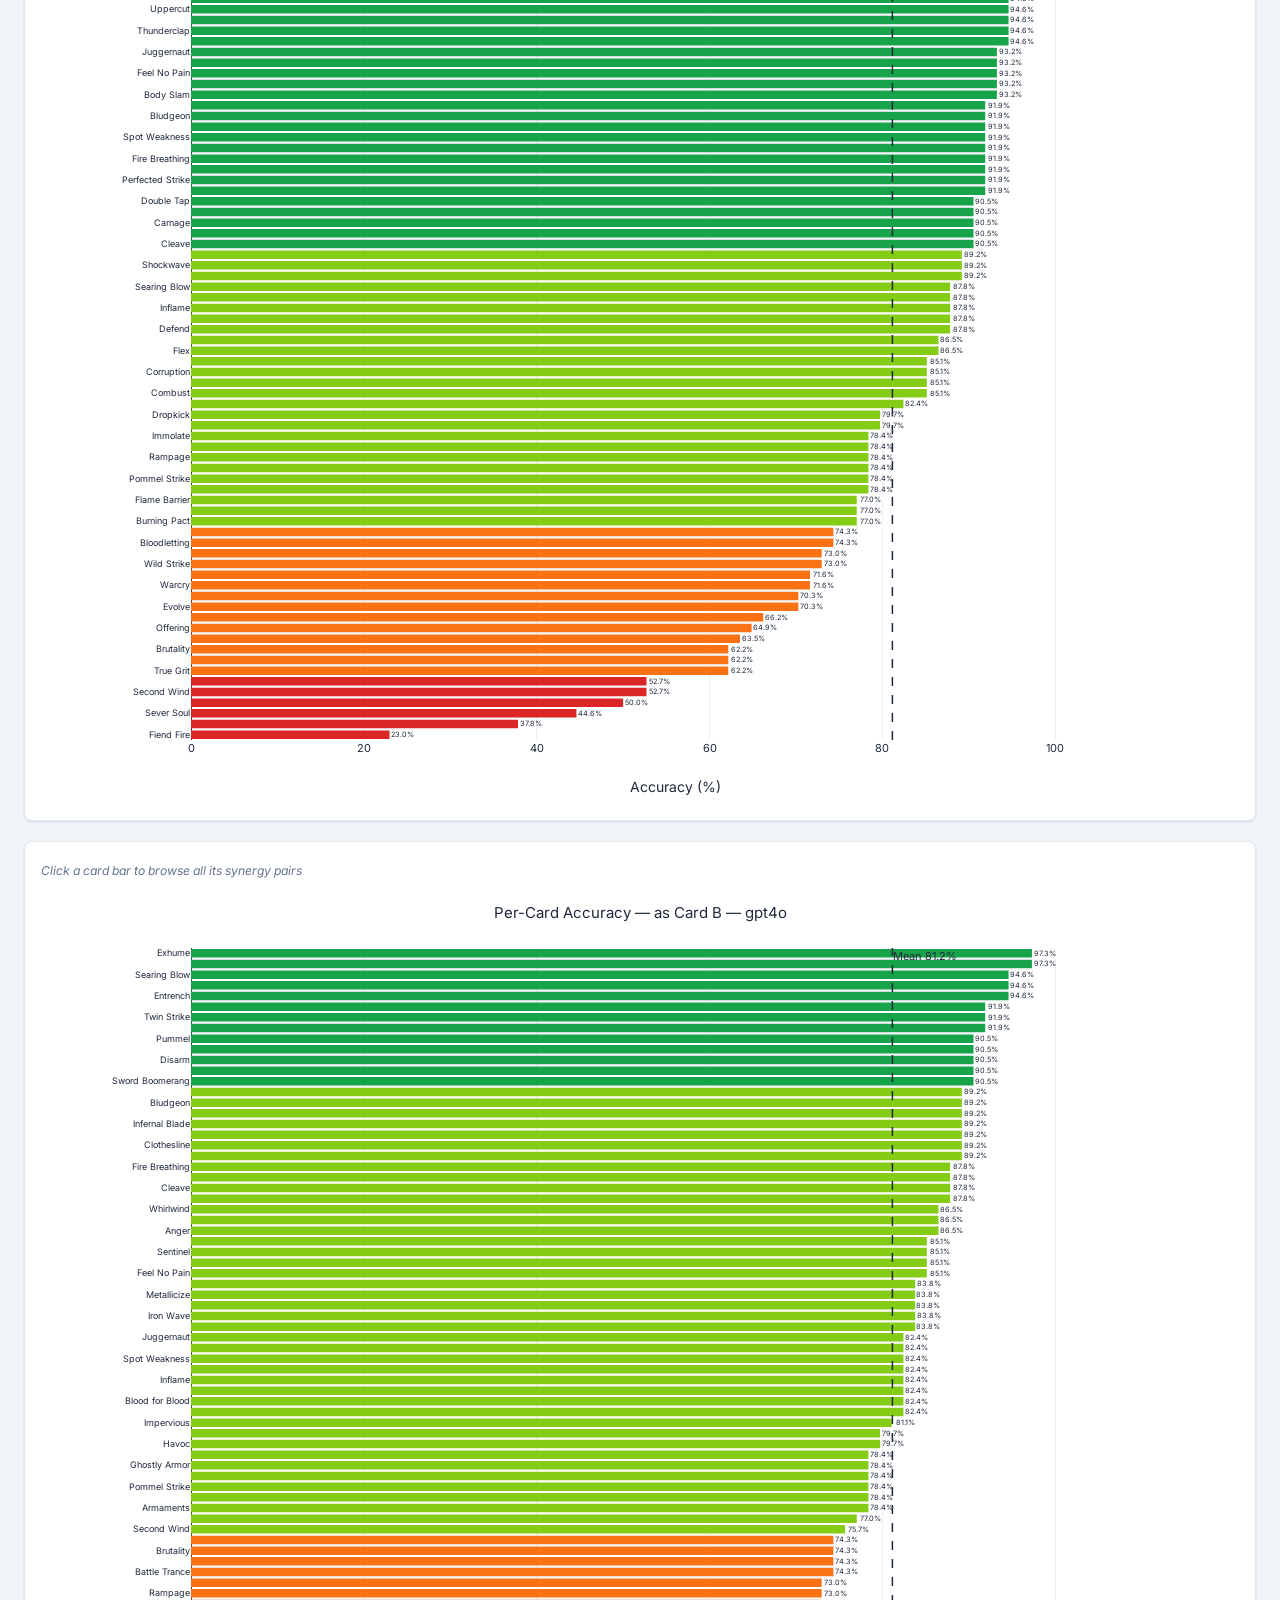
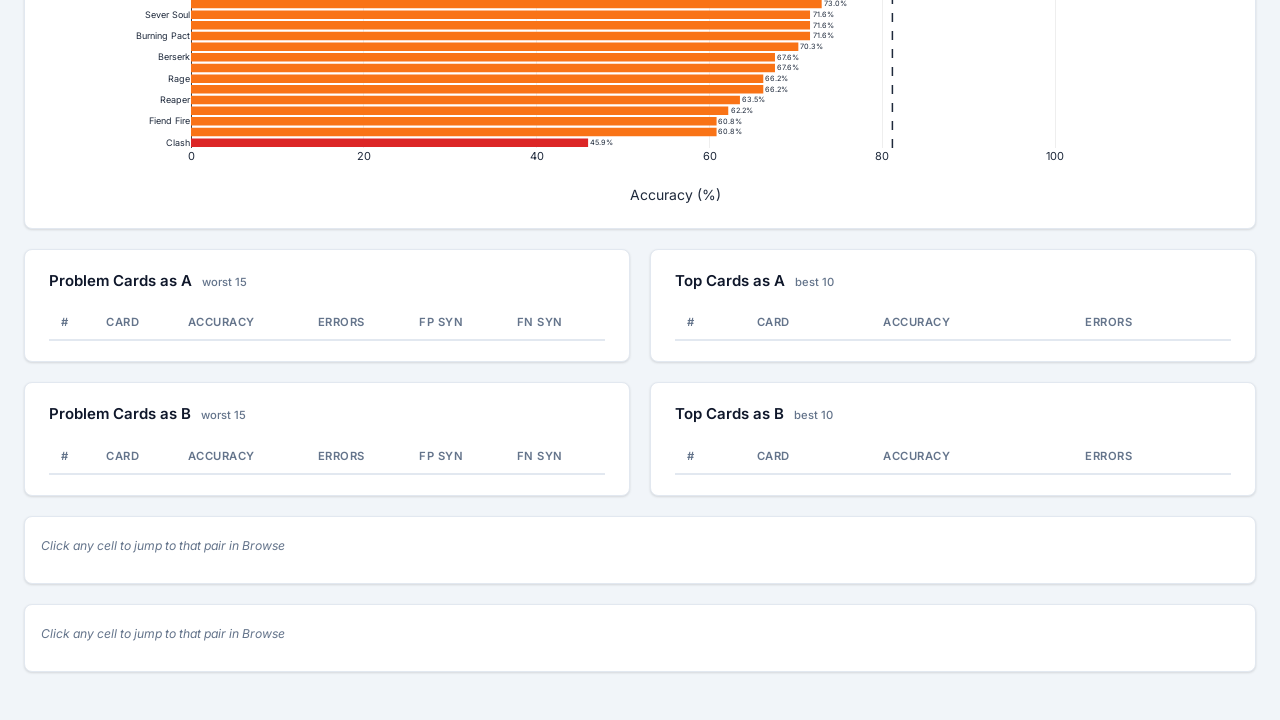
==== commit 837719e3: "feat: Add card profile page with fused and separate views for model comparisons - Implemented `card_" ====
--- a/docs/analyze.html
+++ b/docs/analyze.html
@@ -17,6 +17,7 @@
     <a href="analyze.html"  class="nav-link active">Analyze</a>
     <a href="compare.html"  class="nav-link">Compare</a>
     <a href="browse.html"   class="nav-link">Browse</a>
+    <a href="card.html"     class="nav-link">Card</a>
     <a href="annotate.html" class="nav-link">Annotate</a>
   </div>
 </nav>
--- a/docs/static/css/style.css
+++ b/docs/static/css/style.css
@@ -496,3 +496,19 @@
   display: flex; gap: 6px; margin-top: 8px;
   padding-top: 8px; border-top: 1px solid var(--border);
 }
+
+/* ── Card profile page ──────────────────────────────────────── */
+.role-toggle { display: flex; gap: 4px; }
+.model-toggle-group { display: flex; flex-wrap: wrap; gap: 4px; }
+
+/* ── Browse pagination improvements ────────────────────────── */
+.page-jump-wrap { display: inline-flex; align-items: center; gap: 4px; font-size: .875rem; color: var(--text-secondary); }
+.page-jump-input {
+  width: 4ch; text-align: center; padding: 2px 4px;
+  border: 1px solid var(--border); border-radius: 4px;
+  font-size: .875rem; font-family: inherit;
+  background: var(--bg-secondary);
+}
+.page-jump-input:focus { outline: none; border-color: var(--primary); background: white; }
+.page-btn-first, .page-btn-last { font-weight: 700; }
+.page-btn.disabled { pointer-events: none; opacity: 0.4; }
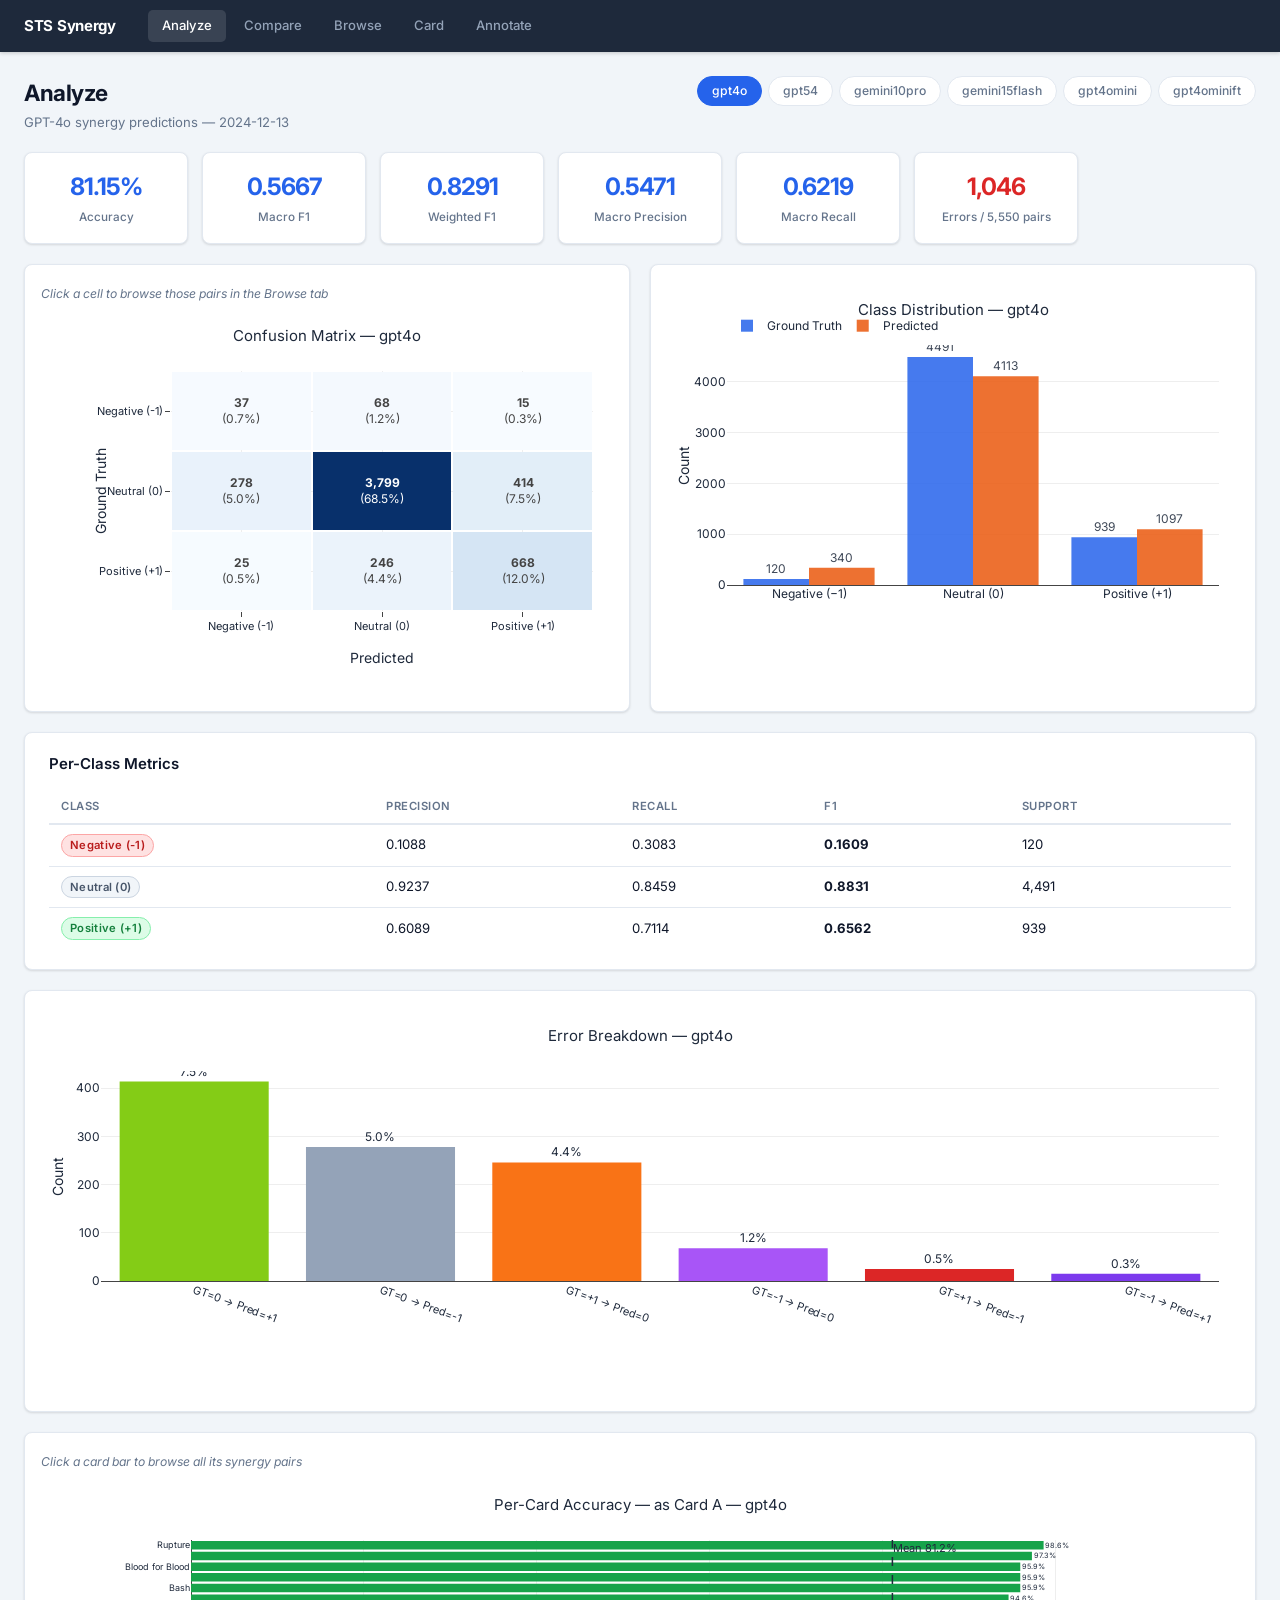
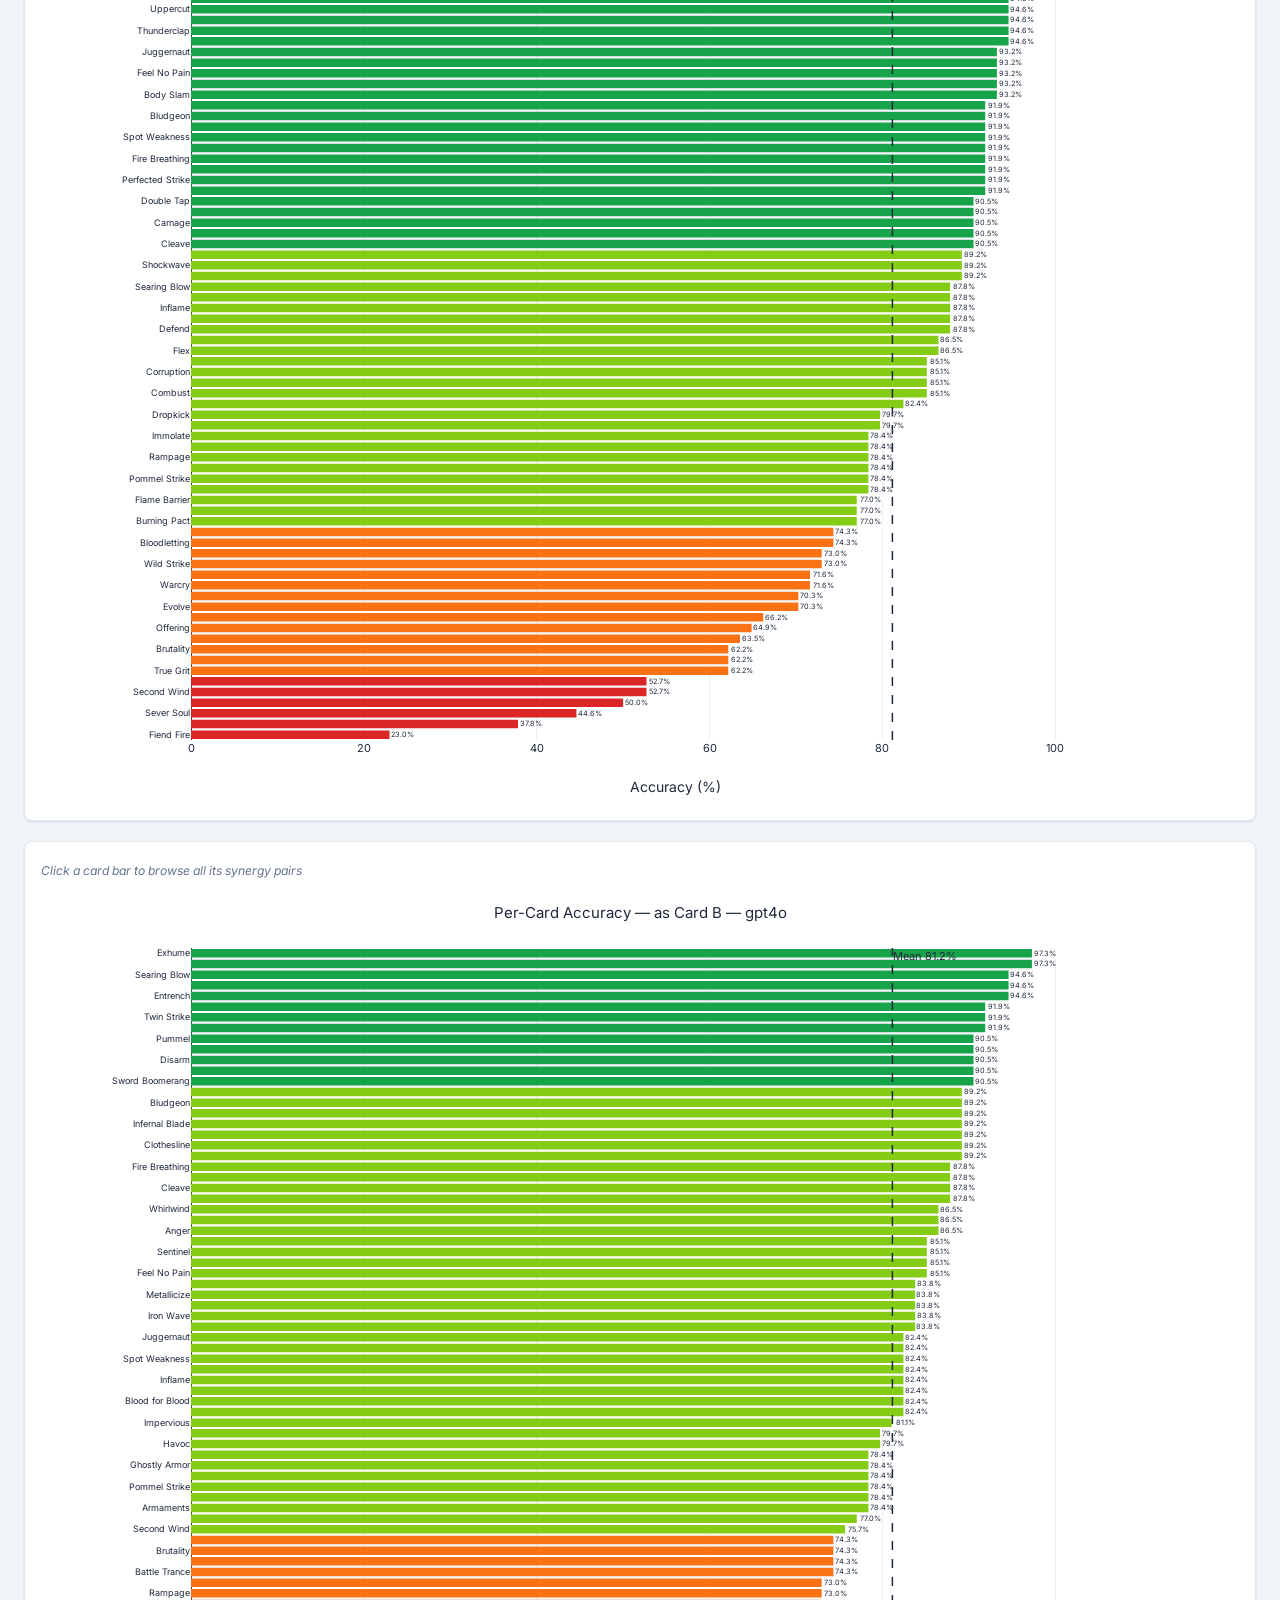
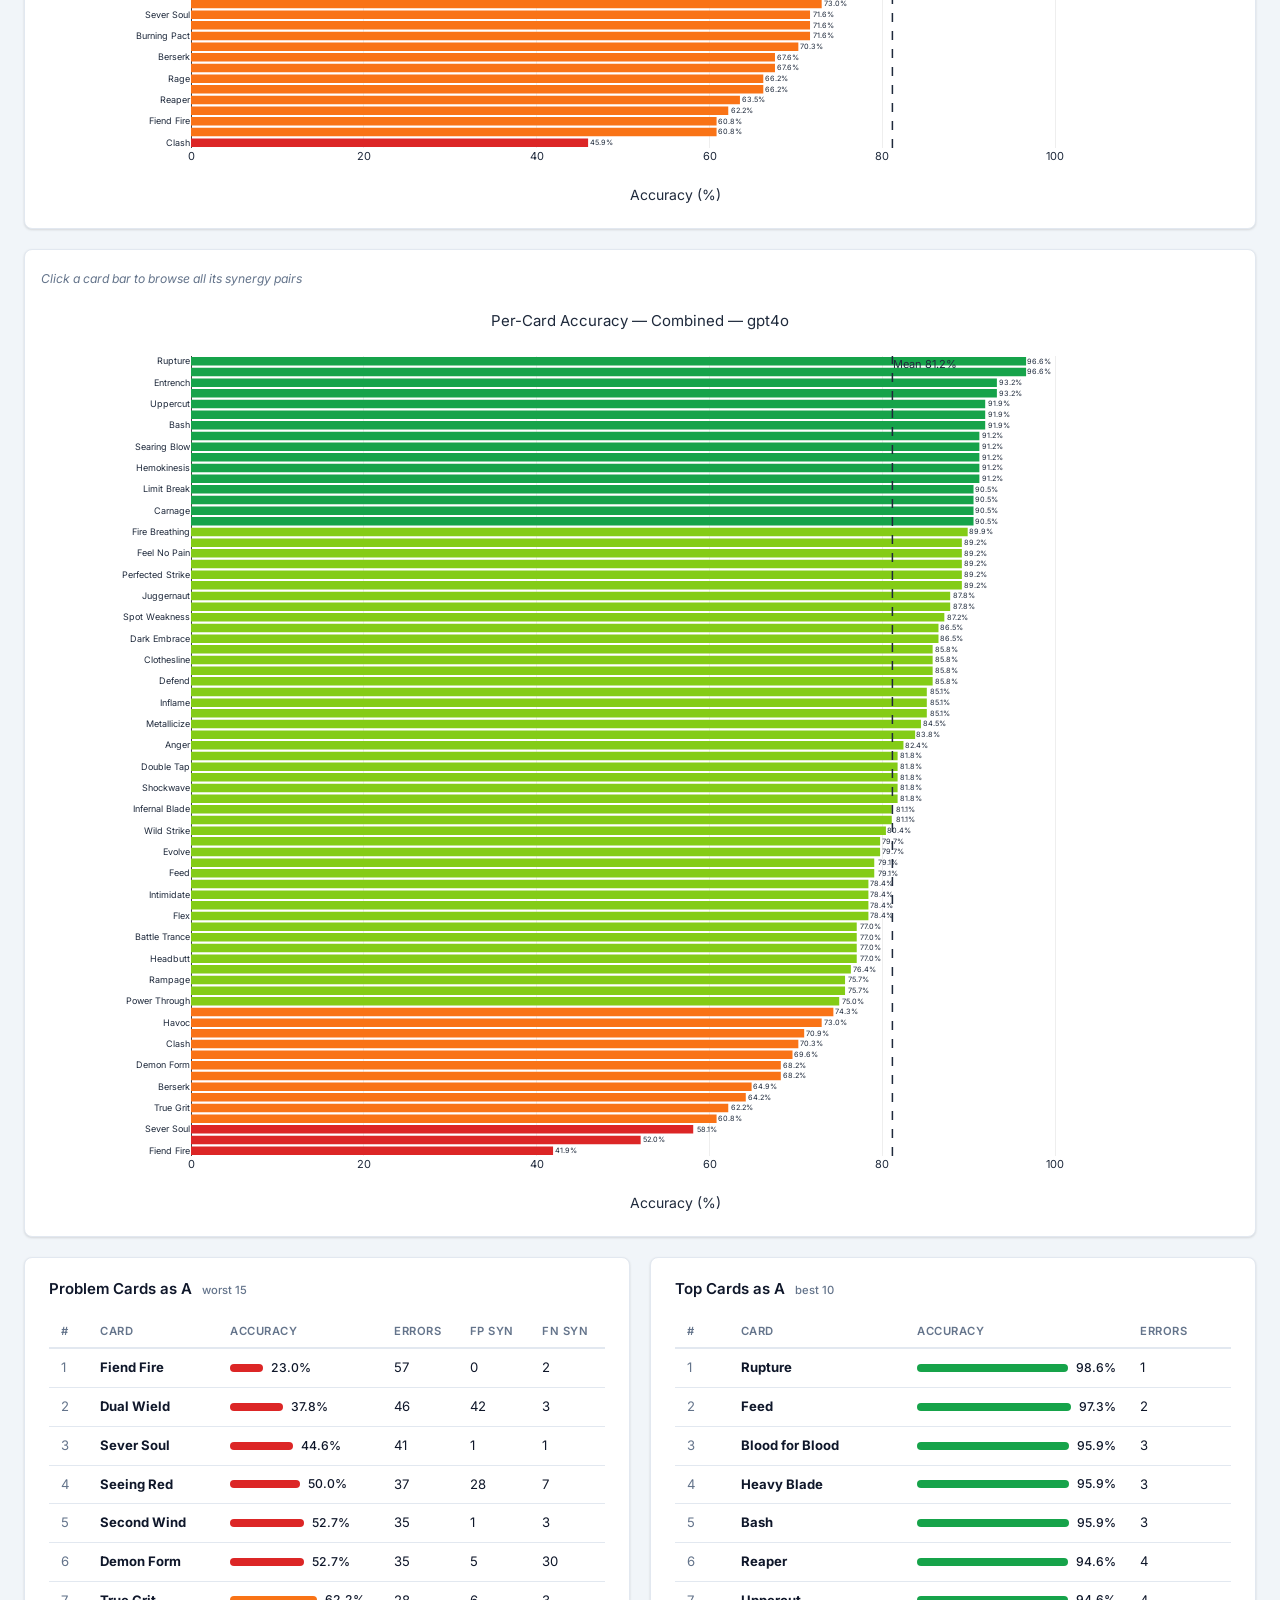
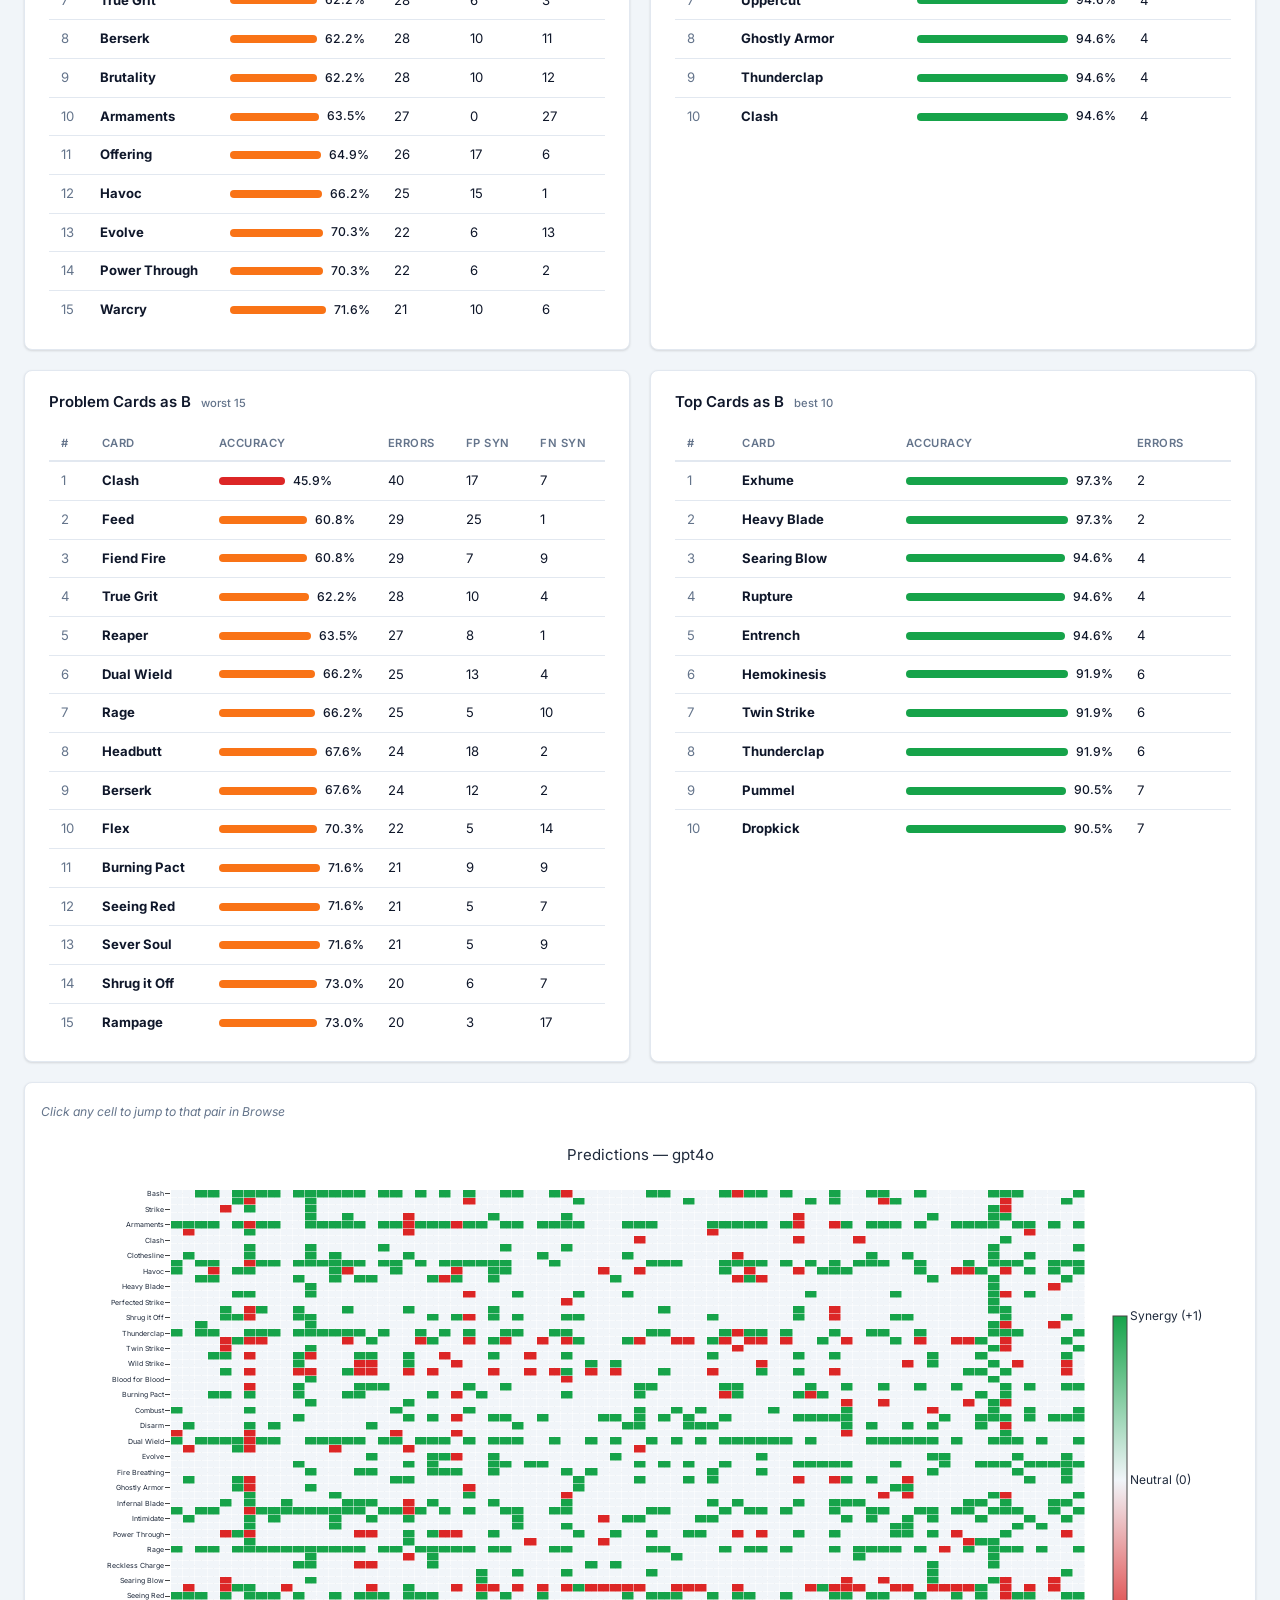
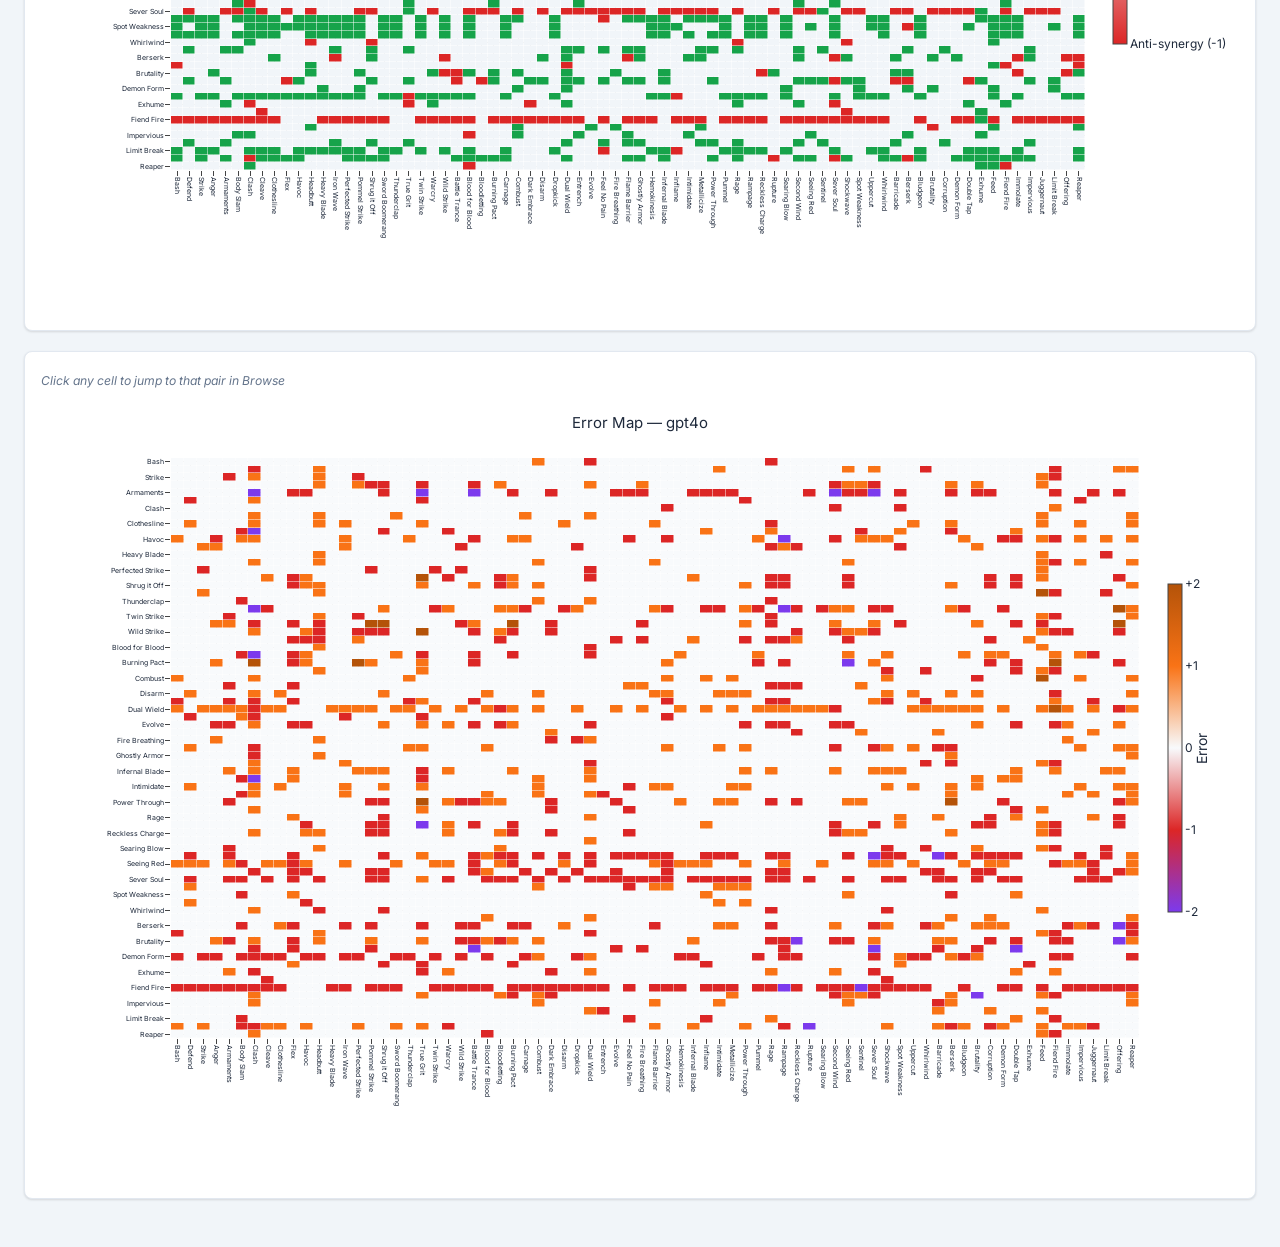
==== commit de7a15e5: "feat: Add combined per-card accuracy chart to analyze page" ====
--- a/docs/analyze.html
+++ b/docs/analyze.html
@@ -90,7 +90,7 @@
     <div id="chart-error-breakdown"></div>
   </div>
 
-  <!-- Per-card accuracy charts (as Card A and as Card B) -->
+  <!-- Per-card accuracy charts (as Card A, as Card B, combined) -->
   <div class="card chart-card">
     <p class="chart-hint">Click a card bar to browse all its synergy pairs</p>
     <div id="chart-per-card-a"></div>
@@ -98,6 +98,10 @@
   <div class="card chart-card">
     <p class="chart-hint">Click a card bar to browse all its synergy pairs</p>
     <div id="chart-per-card-b"></div>
+  </div>
+  <div class="card chart-card">
+    <p class="chart-hint">Click a card bar to browse all its synergy pairs</p>
+    <div id="chart-per-card-combined"></div>
   </div>
 
   <!-- Problem/top cards summary — as Card A -->
--- a/docs/static/css/style.css
+++ b/docs/static/css/style.css
@@ -323,9 +323,66 @@
 .detail-verdict.correct { color: var(--green); }
 .detail-verdict.wrong   { color: var(--red); }
 
+/* ── Card descriptions in detail panel ─────────────────────── */
+.detail-card-descs {
+  display: flex; flex-direction: column; gap: 6px;
+  padding: 10px 12px; margin-bottom: 8px;
+  background: var(--surface); border-radius: var(--radius-sm);
+  border: 1px solid var(--border);
+}
+.detail-card-desc { font-size: .82rem; line-height: 1.5; }
+.detail-card-desc-name { font-weight: 700; color: var(--primary); margin-right: 6px; }
+.detail-card-desc-text { color: var(--text-muted); }
+
+/* ── Model reasoning ───────────────────────────────────────── */
+.reasoning-section { display: flex; flex-direction: column; gap: 6px; }
+.reasoning-title { font-size: .9rem; font-weight: 600; color: var(--text); margin-bottom: 2px; }
+.reasoning-item {
+  border: 1px solid var(--border);
+  border-radius: var(--radius-sm);
+  overflow: hidden;
+}
+.reasoning-summary {
+  display: flex; align-items: center; justify-content: space-between;
+  padding: 8px 12px; cursor: pointer; list-style: none;
+  background: var(--surface); user-select: none;
+  font-size: .85rem; font-weight: 600;
+}
+.reasoning-summary::-webkit-details-marker { display: none; }
+.reasoning-summary:hover { background: var(--border); }
+.reasoning-arrow { font-size: .7rem; color: var(--text-muted); transition: transform .15s; }
+details[open] .reasoning-arrow { transform: rotate(90deg); }
+.reasoning-model-name { color: var(--primary); }
+.reasoning-body {
+  padding: 12px 14px;
+  font-size: .82rem; line-height: 1.65;
+  white-space: pre-wrap; word-break: break-word;
+  border-top: 1px solid var(--border);
+  background: var(--bg);
+  max-height: 400px; overflow-y: auto;
+}
+
 /* ── Annotation form ───────────────────────────────────────── */
 .annotation-form-wrap { display: flex; flex-direction: column; gap: 12px; }
-.ann-form-title { font-size: .9rem; font-weight: 600; color: var(--text); }
+.ann-form-title { font-size: .9rem; font-weight: 600; color: var(--text); margin: 0 0 4px; }
+.ann-form-subtitle { font-size: .85rem; font-weight: 600; color: var(--text-muted); margin: 8px 0 4px; }
+
+/* Existing annotations in browse detail */
+.ann-existing-list { display: flex; flex-direction: column; gap: 8px; margin-bottom: 12px; }
+.ann-existing-item { padding: 8px 10px; border: 1px solid var(--border); border-radius: var(--radius-sm); background: var(--surface-raised, var(--surface)); }
+.ann-existing-header { display: flex; align-items: center; gap: 8px; margin-bottom: 4px; }
+.ann-model-badge { font-size: .72rem; font-weight: 700; padding: 1px 7px; background: var(--primary); color: #fff; border-radius: 10px; }
+.ann-existing-note { margin: 4px 0; font-size: .85rem; color: var(--text); }
+.ann-existing-tags { display: flex; flex-wrap: wrap; gap: 2px; margin-top: 4px; }
+
+/* Model select */
+.ann-select { height: 34px; padding: 0 8px; border: 1px solid var(--border); border-radius: var(--radius-sm); font-size: .875rem; color: var(--text); background: var(--surface); outline: none; }
+.ann-select:focus { border-color: var(--primary); }
+
+/* Tag suggestions */
+.tag-suggestions { display: flex; flex-wrap: wrap; gap: 4px; margin-top: 4px; }
+.tag-suggest { cursor: pointer; opacity: .75; transition: opacity .1s; }
+.tag-suggest:hover { opacity: 1; }
 
 .ann-form, .ann-add-form { display: flex; flex-direction: column; gap: 12px; }
 .ann-field { display: flex; flex-direction: column; gap: 4px; }
@@ -363,8 +420,18 @@
   background: #eff6ff; color: var(--primary);
   border: 1px solid #bfdbfe; border-radius: 10px;
   font-size: .72rem; font-weight: 500; white-space: nowrap;
-  margin: 1px;
-}
+  margin: 1px; cursor: pointer; user-select: none;
+}
+.tag-chip.active { background: var(--primary); color: #fff; border-color: var(--primary); }
+.tag-chip.small { font-size: .65rem; padding: 0 5px; }
+
+/* Existing annotations summary */
+.ann-existing { margin-bottom: 10px; }
+.ann-existing-title { font-size: .75rem; font-weight: 600; color: var(--text-muted); text-transform: uppercase; letter-spacing: .04em; margin-bottom: 4px; }
+.ann-existing-item { padding: 6px 8px; border: 1px solid var(--border); border-radius: var(--radius-sm); margin-bottom: 4px; }
+.ann-existing-model { font-size: .72rem; font-weight: 700; color: var(--primary); margin-right: 6px; }
+.ann-existing-note { font-size: .82rem; color: var(--text); }
+.ann-existing-tags { margin-top: 3px; }
 
 .pair-preview {
   padding: 12px; border: 1px solid var(--border);
@@ -386,10 +453,12 @@
 .page-btn.active { background: var(--primary); border-color: var(--primary); color: white; }
 
 /* ── Color utilities ───────────────────────────────────────── */
-.text-green  { color: var(--green); }
-.text-red    { color: var(--red); }
-.text-muted  { color: var(--text-muted); }
-.text-sm     { font-size: var(--text-sm); }
+.text-green   { color: var(--green); }
+.text-red     { color: var(--red); }
+.text-muted   { color: var(--text-muted); }
+.text-sm      { font-size: var(--text-sm); }
+.text-center  { text-align: center; }
+.hidden       { display: none !important; }
 .empty-state { padding: 32px; text-align: center; color: var(--text-muted); font-size: .9rem; }
 
 /* ── Toast ─────────────────────────────────────────────────── */
@@ -512,3 +581,20 @@
 .page-jump-input:focus { outline: none; border-color: var(--primary); background: white; }
 .page-btn-first, .page-btn-last { font-weight: 700; }
 .page-btn.disabled { pointer-events: none; opacity: 0.4; }
+
+/* ── Card profile confusion matrices ────────────────────────── */
+.cm-grid {
+  display: flex; flex-wrap: wrap; gap: 16px;
+}
+.cm-cell {
+  flex: 1; min-width: 280px;
+}
+.cm-label {
+  font-size: .8rem; font-weight: 600; color: var(--text-secondary);
+  margin-bottom: 4px; text-align: center;
+}
+.sep-chart-row {
+  display: flex; gap: 16px; align-items: flex-start; flex-wrap: wrap;
+}
+.sep-bar  { flex: 2; min-width: 300px; }
+.sep-cm   { flex: 1; min-width: 280px; }
